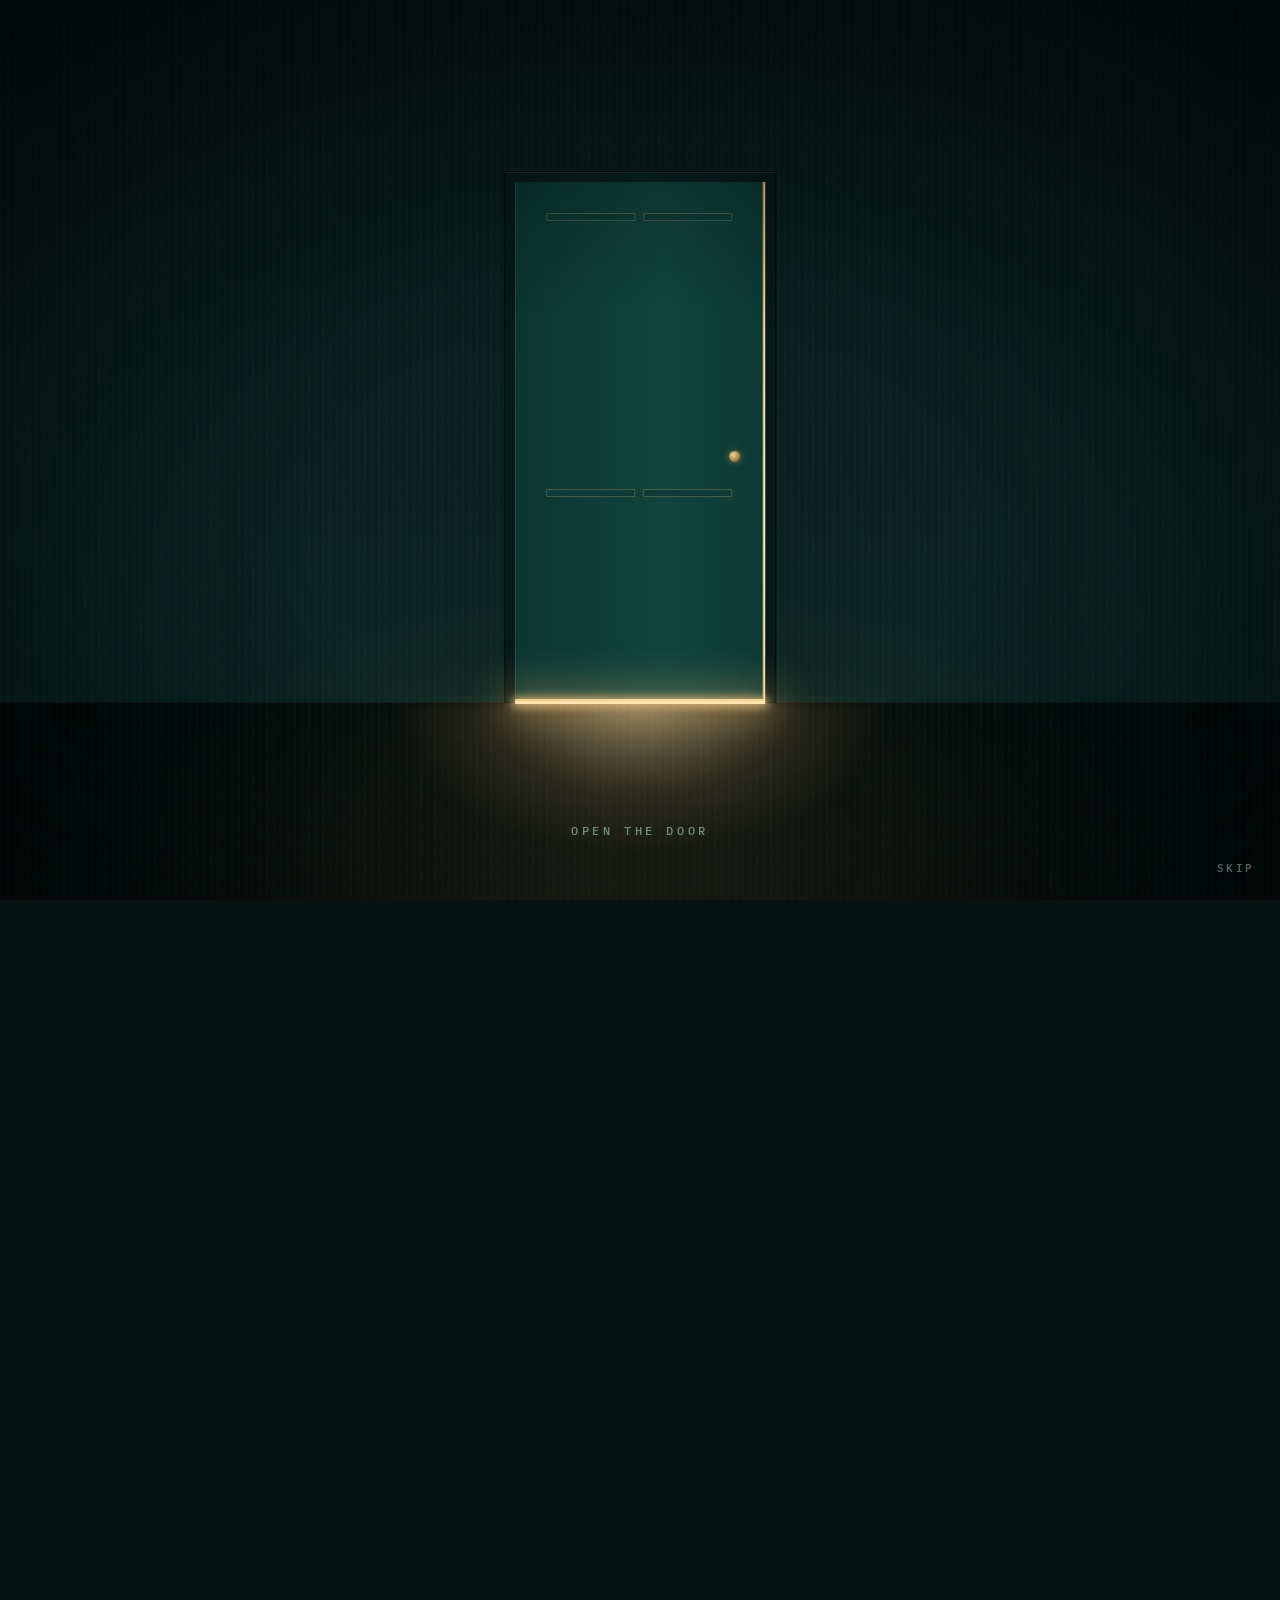
==== preview/index.html @ e8f1b080 "Publish site: holding page, /preview/, custom domain Co-Authored-By: Claude Opus 5.5 <noreply@anthro" ====
<!doctype html>
<html lang="en">
<head>
<meta charset="utf-8">
<meta name="robots" content="noindex">
<meta name="viewport" content="width=device-width, initial-scale=1, viewport-fit=cover">
<title>Behind the Door</title>
<meta name="description" content="Behind the Door is an immersive theatre company in Houston, Texas, founded by Allen Otto and Chaney Moore.">
<meta name="theme-color" content="#051412">
<script>document.documentElement.classList.add("js");</script>
<link rel="preconnect" href="https://fonts.googleapis.com">
<link rel="preconnect" href="https://fonts.gstatic.com" crossorigin>
<link rel="stylesheet" href="https://fonts.googleapis.com/css2?family=Gloock&family=Work+Sans:wght@400;500&family=IBM+Plex+Mono:wght@400;500&display=swap">
<link rel="stylesheet" href="../assets/site.css">
</head>
<body>

<!-- ===== Splash: the door ===== -->
<div id="splash" class="splash" hidden>
  <div class="sp-scene">
    <div class="sp-floorglow" aria-hidden="true"></div>
    <div class="sp-unit">
      <div class="sp-frame">
        <div class="sp-opening" aria-hidden="true"></div>
        <div class="sp-halo" aria-hidden="true"></div>
        <button type="button" class="sp-leaf" id="sp-leaf" aria-label="Open the door and enter Behind the Door">
          <i></i><i></i><i></i><i></i><b></b>
        </button>
      </div>
    </div>
    <div class="sp-rays" aria-hidden="true"></div>
    <div class="sp-bloom" aria-hidden="true"></div>
    <div class="sp-dust" aria-hidden="true"><span></span><span></span><span></span><span></span><span></span><span></span><span></span><span></span><span></span><span></span><span></span><span></span><span></span><span></span><span></span><span></span></div>
  </div>
  <div class="sp-flood" aria-hidden="true"></div>
  <p class="sp-hint" aria-hidden="true">Open the door</p>
  <a class="sp-skip" href="#top" id="sp-skip">Skip</a>
</div>

<!-- ===== Home ===== -->
<div id="home" class="home">
  <header class="site-head" id="top">
    <div class="wrap head-row">
      <a class="wordmark" href="#top" aria-label="Behind the Door, home">Behind the D<svg viewBox="0 0 24 24" aria-hidden="true"><circle cx="12" cy="12" r="10.5" fill="none" stroke="currentColor" stroke-width="2.2"/><circle cx="12" cy="9.6" r="2.6" fill="#c6a25a"/><path d="M10.6 11 L9.6 17 H14.4 L13.4 11 Z" fill="#c6a25a"/></svg>or</a>
      <nav aria-label="Main">
        <ul>
          <li><a href="#about">About</a></li>
          <li><a href="#work">Our work</a></li>
          <li><a href="#founders">Founders</a></li>
          <li><a href="#list">The list</a></li>
        </ul>
      </nav>
    </div>
  </header>

  <main>
    <section class="hero">
      <div class="wrap hero-inner">
        <span class="label">Immersive theatre · Houston, TX</span>
        <h1>Small rooms.<br>Real choices.</h1>
        <p class="lede">Allen Otto and Chaney Moore make shows for a handful of guests at a time. Join the list and we'll tell you when the next one opens.</p>
        <form class="signup" data-signup>
          <label class="sr" for="hero-email">Email address</label>
          <input id="hero-email" type="email" name="email" placeholder="you@example.com" autocomplete="email" required>
          <button type="submit">Join the list</button>
          <p class="signup-note" role="status" aria-live="polite"></p>
        </form>
      </div>
    </section>

    <section class="about" id="about" aria-labelledby="about-h">
      <div class="wrap about-grid">
        <div>
          <span class="label">About</span>
          <h2 id="about-h" class="statement">No stage. No rows of seats. Just real people in a room making choices.</h2>
        </div>
        <div class="about-copy">
          <p>Behind the Door makes theatre that is small, human and personal. From the moment you walk in, you are not watching something happen. You are part of it.</p>
          <p>Our actors don't monologue. They converse, they listen, and they push. Each show is built around a choice that only you can make, and it stays with you after you leave.</p>
          <dl class="tenets">
            <div><dt>Intimacy</dt><dd>A few guests at a time, often one on one with an actor.</dd></div>
            <div><dt>Agency</dt><dd>The story can't move without you, and your choices carry weight.</dd></div>
            <div><dt>Reflection</dt><dd>Shows about how we connect, and what ties us to each other.</dd></div>
          </dl>
        </div>
      </div>
    </section>

    <section class="work" id="work" aria-labelledby="work-h">
      <div class="wrap">
        <span class="label">Our work</span>
        <h2 id="work-h">Behind the Door originals</h2>
        <ul class="tickets">
          <li class="ticket">
            <span class="no">Admit two · Nº 0001</span>
            <h3>String Theory</h3>
            <p>Two guests are split up in a tailor shop just off-center from reality. At the end, a red string: tie it or cut it.</p>
            <span class="row"><span>In development</span><span>Houston</span></span>
          </li>
          <li class="ticket">
            <span class="no">Admit one · Nº 0002</span>
            <h3>The Archive</h3>
            <p>Pick up an analog phone and hear the stories strangers left behind, or leave one of your own.</p>
            <span class="row"><span>Voidspace Live</span><span>London · 2026</span></span>
          </li>
          <li class="ticket">
            <span class="no">Admit eight · Nº 0003</span>
            <h3>WKRV: Stay Tuned</h3>
            <p>A tour of a 1987 TV set, where a late-night talk show is still waiting for its guest.</p>
            <span class="row"><span>In development</span><span>For 8 guests</span></span>
          </li>
        </ul>

        <div class="collab">
          <h3>With Strange Bird Immersive</h3>
          <p class="credit">Allen and Chaney are Assistant Producers at Strange Bird Immersive, Houston's immersive theatre and escape room company, where Chaney is also Cast Manager. These are Strange Bird productions.</p>
          <ul class="collab-list">
            <li><span class="t">Death Defying</span><span class="d">Helped create the production with the Strange Bird team</span></li>
            <li><span class="t">The Man From Beyond 2</span><span class="d">Co-created a one-night private immersive event for fellow creators · 2024</span></li>
            <li><span class="t">On stage</span><span class="d">Allen has performed in more than 300 shows, including The Man From Beyond and The Endings. Chaney has hosted more than 400 as Madame Daphne.</span></li>
          </ul>
        </div>
      </div>
    </section>

    <section class="founders" id="founders" aria-labelledby="founders-h">
      <div class="wrap">
        <span class="label">Founders</span>
        <h2 id="founders-h">Allen Otto &amp; Chaney Moore</h2>
        <div class="people">
          <article class="person">
            <div class="portrait" role="img" aria-label="Photo of Allen Otto coming soon"><span>AO</span></div>
            <div>
              <h3>Allen Otto</h3>
              <p class="role">Co-founder · Director, performer, educator</p>
              <p>Allen has worked in performance since 1999 as a musician, actor, director and coach, and serves as a UIL One-Act Play State Adjudicator. He has taught acting and performance across the United States, Canada, Europe and Australia. He is also a trial attorney, Board Certified in Juvenile Law, who trains lawyers nationwide in courtroom storytelling. Since 2022 he has performed in more than 300 shows with Strange Bird Immersive.</p>
            </div>
          </article>
          <article class="person">
            <div class="portrait" role="img" aria-label="Photo of Chaney Moore coming soon"><span>CM</span></div>
            <div>
              <h3>Chaney Moore</h3>
              <p class="role">Co-founder · Actor, director, voice artist</p>
              <p>Chaney has been part of Houston's professional theatre scene for nearly two decades and won Broadway World's Best Supporting Actor award. She anchored the Miss Bennet: Christmas at Pemberley trilogy from 2017 to 2025, has voiced characters in more than 60 shows, and has hosted over 400 performances as Madame Daphne with Strange Bird Immersive.</p>
            </div>
          </article>
        </div>
      </div>
    </section>

    <section class="list-band" id="list" aria-labelledby="list-h">
      <div class="wrap list-inner">
        <div>
          <h2 id="list-h">Be the first to know.</h2>
          <p>News of new shows, first, and not often.</p>
        </div>
        <form class="signup" data-signup>
          <label class="sr" for="list-email">Email address</label>
          <input id="list-email" type="email" name="email" placeholder="you@example.com" autocomplete="email" required>
          <button type="submit">Join the list</button>
          <p class="signup-note" role="status" aria-live="polite"></p>
        </form>
      </div>
    </section>
  </main>

  <footer class="site-foot">
    <div class="wrap foot-row">
      <span>© <span data-year>2026</span> Behind the Door, LLC · Houston, Texas</span>
      <span class="foot-links"><a href="#" id="replay-door">Open the door again</a><a href="mailto:customerservice@behindthedoorimmersive.com">customerservice@behindthedoorimmersive.com</a><a href="https://www.instagram.com/behindthedoorimmersive/" rel="me noopener" target="_blank">Instagram</a></span>
    </div>
  </footer>
</div>

<script src="../assets/site.js"></script>
</body>
</html>
---- assets/site.css ----
/* Behind the Door — site styles. Direction D: light under the door, phthalo and brass. */
:root {
  color-scheme: dark;
  --night: #051412;
  --hall: #0a2522;
  --door: #11443e;
  --cream: #ece3cf;
  --brass: #c6a25a;
  --lamp: #f2c070;
  --glow: #ffe3ae;
  --mist: #82a49d;
  --body: #c4bca9;
  --line: #1d4a44;
  --display: "Gloock", Georgia, serif;
  --text: "Work Sans", system-ui, sans-serif;
  --mono: "IBM Plex Mono", ui-monospace, monospace;
}
* { box-sizing: border-box; }
html { scroll-behavior: smooth; }
body { margin: 0; background: var(--night); color: var(--cream); font: 17px/1.6 var(--text); -webkit-font-smoothing: antialiased; }
body.splash-on { overflow: hidden; }
a { color: inherit; }
h1, h2, h3 { font-family: var(--display); font-weight: 400; text-wrap: balance; margin: 0; }
p { margin: 0; }
.wrap { max-width: 1160px; margin: 0 auto; padding-left: max(20px, env(safe-area-inset-left, 0px)); padding-right: max(20px, env(safe-area-inset-right, 0px)); }
.sr { position: absolute; width: 1px; height: 1px; overflow: hidden; clip: rect(0 0 0 0); white-space: nowrap; }
.label { font: 500 12px/1 var(--mono); letter-spacing: .14em; text-transform: uppercase; color: var(--brass); }
:focus-visible { outline: 2px solid var(--lamp); outline-offset: 3px; }

/* ===================== Splash ===================== */
/* One timeline drives everything: --a is the door angle (degrees, negative = toward the viewer),
   --f is how much light gets through (0-1), --q is the final flood (0-1). site.js sets them each frame. */
@property --a { syntax: "<number>"; inherits: true; initial-value: 0; }
@property --f { syntax: "<number>"; inherits: true; initial-value: 0; }
@property --q { syntax: "<number>"; inherits: true; initial-value: 0; }
.splash {
  --dh: min(60vh, 520px, 118vw);
  --dw: calc(var(--dh) * .48);
  --floor: 22%;
  --door-cy: calc(100% - var(--floor) - var(--dh) / 2);
  --a: 0; --f: 0; --q: 0;
  position: fixed; inset: 0; z-index: 50; overflow: hidden; cursor: pointer;
  background: var(--night);
  transition: opacity 1.6s ease, --a .9s cubic-bezier(.3, .1, .3, 1), --f .9s ease;
}
html:not(.js) .splash { display: none; }
/* before the click: hovering eases the door open a crack */
.splash:not(.is-opening):has(.sp-unit:hover), .splash:not(.is-opening):has(.sp-leaf:focus-visible) { --a: -8; --f: .07; }
.splash.is-opening { transition: opacity 1.6s ease; cursor: default; }

.sp-scene {
  position: absolute; inset: 0;
  background:
    radial-gradient(70% 60% at 50% 100%, rgba(242,192,112,.10), transparent 60%),
    repeating-linear-gradient(90deg, rgba(255,255,255,.014) 0 2px, transparent 2px 7px),
    linear-gradient(180deg, #071c1a 0%, var(--hall) calc(100% - var(--floor)), #030b0a calc(100% - var(--floor) + 1px), #050f0e 100%);
  transform-origin: 50% var(--door-cy);
  transform: scale(calc(1 + var(--q) * var(--q) * 1.8));
}
.sp-scene::after { content: ""; position: absolute; inset: 0; pointer-events: none; z-index: 6; background: radial-gradient(75% 75% at 50% 60%, transparent 35%, rgba(0,0,0,calc(.7 - var(--f) * .45)) 100%); }

/* soft pool of light on the floor: a faint glow from the gap at rest, widening as the door opens */
.sp-floorglow {
  position: absolute; left: 50%; bottom: 0; height: var(--floor);
  width: calc(var(--dw) * (2.6 + var(--f) * 4));
  transform: translateX(-50%);
  background: radial-gradient(ellipse 50% 100% at 50% 0%, rgba(255,222,165,calc(.5 + var(--f) * .4)), rgba(242,192,112,calc(.12 + var(--f) * .2)) 45%, transparent 78%);
  filter: blur(6px);
  animation: flicker 7s infinite;
}

.sp-unit { position: absolute; left: 50%; bottom: var(--floor); width: var(--dw); height: var(--dh); transform: translateX(-50%); z-index: 5; }
.sp-frame { position: absolute; inset: -10px -10px 0; padding: 10px 10px 0; background: linear-gradient(90deg, #061a18, #0a2421 50%, #061a18); box-shadow: inset 0 1px 0 #0f302c, 0 0 0 1px #030807; perspective: 900px; perspective-origin: 50% 55%; }
/* the light on the other side of the door */
.sp-opening { position: absolute; inset: 10px 10px 0; background: radial-gradient(130% 90% at 60% 65%, #fffaf0 0%, #ffe8bd 30%, #f6c879 62%, #dc9a4c 100%); }

/* halo: a blurred copy of the light that bleeds over the frame edges as the door opens */
.sp-halo { position: absolute; inset: 10px 10px 0; pointer-events: none;
  background: radial-gradient(closest-side, #fffaf0, #ffe3ae 60%, rgba(242,192,112,.6));
  filter: blur(calc(6px + var(--f) * 26px));
  opacity: calc(var(--f) * .95);
  transform: scale(calc(1 + var(--f) * .18 + var(--q) * 1.4));
  mix-blend-mode: screen; }
/* the door leaf: 2px short on the latch side and 3px short at the bottom, so light leaks through.
   Hinged on the left; a negative angle swings it toward the viewer. */
.sp-leaf {
  position: absolute; left: 10px; top: 10px; width: calc(100% - 22px); height: calc(100% - 13px);
  appearance: none; border: 0; padding: 13% 13% 18%; margin: 0; cursor: pointer;
  background: linear-gradient(90deg, #0c3632 0%, #11443e 60%, #0d3934 100%);
  display: grid; grid-template-rows: 1.5fr 1fr; grid-template-columns: 1fr 1fr; gap: 9%;
  transform-origin: left center;
  transform: rotateY(calc(var(--a) * 1deg));
  filter: brightness(calc(1 - var(--f) * .6));
  z-index: 1;
  box-shadow: inset -1px 0 0 rgba(255,227,174,.25);
}
.sp-leaf i { display: block; background: linear-gradient(160deg, #12463f, #0a2f2b); box-shadow: inset 1px 1px 0 #1a574f, inset -1px -1px 0 #04110f, 0 0 0 3px #0e3a35, 0 0 0 4px rgba(198,162,90,.30); }
.sp-leaf b { position: absolute; right: 9%; top: 52%; width: 11px; height: 11px; border-radius: 50%; background: radial-gradient(circle at 35% 35%, #f0d79c, #a8823f 60%, #3b2a14); box-shadow: 0 0 6px rgba(242,192,112,.45); }
.sp-leaf:focus-visible { outline-offset: 6px; }
/* the bright line under the door */
.sp-unit::after { content: ""; position: absolute; left: 0; right: 0; bottom: -2px; height: 3px; background: var(--glow); box-shadow: 0 0 10px 3px rgba(255,210,140,.85), 0 0 40px 12px rgba(242,192,112,.4); animation: flicker 7s infinite; }

/* radiance: a soft bloom and slow, uneven beams pouring out of the doorway toward the viewer */
.sp-bloom, .sp-rays { position: absolute; left: 50%; top: var(--door-cy); pointer-events: none; mix-blend-mode: screen; z-index: 3; }
.sp-bloom {
  width: calc(var(--dw) * 3.4); height: calc(var(--dh) * 1.9);
  transform: translate(-42%, -50%) scale(calc(.6 + var(--f) * .6 + var(--q) * 9));
  background: radial-gradient(closest-side, rgba(255,244,215,.95), rgba(255,220,160,.55) 30%, rgba(242,192,112,.18) 62%, transparent);
  opacity: calc(var(--f) * 1.1);
  filter: blur(8px);
}
.sp-rays {
  width: 260vmax; height: 260vmax;
  transform: translate(-48%, -50%) rotate(calc(var(--f) * 6deg)) scale(calc(.6 + var(--f) * .5));
  background: conic-gradient(from 0deg,
    transparent 0deg, rgba(255,226,170,.16) 4deg, transparent 9deg, transparent 21deg, rgba(255,226,170,.10) 25deg, transparent 31deg,
    rgba(255,226,170,.20) 38deg, transparent 44deg, transparent 58deg, rgba(255,226,170,.12) 63deg, transparent 70deg,
    rgba(255,226,170,.17) 82deg, transparent 89deg, transparent 101deg, rgba(255,226,170,.09) 108deg, transparent 113deg,
    rgba(255,226,170,.19) 126deg, transparent 133deg, transparent 148deg, rgba(255,226,170,.13) 154deg, transparent 160deg,
    rgba(255,226,170,.18) 171deg, transparent 178deg, transparent 192deg, rgba(255,226,170,.11) 199deg, transparent 205deg,
    rgba(255,226,170,.20) 216deg, transparent 223deg, transparent 236deg, rgba(255,226,170,.10) 242deg, transparent 249deg,
    rgba(255,226,170,.16) 262deg, transparent 268deg, transparent 281deg, rgba(255,226,170,.14) 288deg, transparent 294deg,
    rgba(255,226,170,.19) 306deg, transparent 313deg, transparent 328deg, rgba(255,226,170,.12) 335deg, transparent 343deg, transparent 360deg);
  -webkit-mask: radial-gradient(circle, #000 0, rgba(0,0,0,.6) 6%, transparent 22%);
  mask: radial-gradient(circle, #000 0, rgba(0,0,0,.6) 6%, transparent 22%);
  filter: blur(10px);
  opacity: calc(var(--f) * .9);
}

/* dust: only visible where light catches it. At rest that is the floor glow in front of the door;
   as the door opens and light fills the air, the lit area rises to the top of the doorway. */
.sp-dust {
  position: absolute; left: 50%; bottom: 0; z-index: 4; pointer-events: none;
  width: calc(var(--dw) * (2.2 + var(--f) * 1.4));
  height: calc(var(--floor) + var(--f) * var(--dh) * 1.05);
  transform: translateX(-50%);
  overflow: hidden;
  -webkit-mask: radial-gradient(ellipse 50% 100% at 50% 100%, #000 50%, transparent 100%);
  mask: radial-gradient(ellipse 50% 100% at 50% 100%, #000 50%, transparent 100%);
  opacity: calc(.75 + var(--f) * .25);
}
.sp-dust span { position: absolute; bottom: -6px; width: 3px; height: 3px; border-radius: 50%; background: var(--glow); box-shadow: 0 0 6px 1px rgba(255,214,150,.75); opacity: 0; animation: dust 10s linear infinite; }
.sp-dust span:nth-child(1)  { left: 20%; animation-delay: 0s; }
.sp-dust span:nth-child(2)  { left: 36%; animation-delay: 1.3s; width: 2px; height: 2px; }
.sp-dust span:nth-child(3)  { left: 55%; animation-delay: 2.4s; }
.sp-dust span:nth-child(4)  { left: 71%; animation-delay: 3.6s; width: 2px; height: 2px; }
.sp-dust span:nth-child(5)  { left: 29%; animation-delay: 4.7s; width: 4px; height: 4px; filter: blur(1px); }
.sp-dust span:nth-child(6)  { left: 63%; animation-delay: 5.9s; }
.sp-dust span:nth-child(7)  { left: 46%; animation-delay: 7.0s; width: 2px; height: 2px; }
.sp-dust span:nth-child(8)  { left: 80%; animation-delay: 8.2s; width: 4px; height: 4px; filter: blur(1px); }
.sp-dust span:nth-child(9)  { left: 12%; animation-delay: 9.3s; width: 2px; height: 2px; }
.sp-dust span:nth-child(10) { left: 51%; animation-delay: 4.1s; }
.sp-dust span:nth-child(11) { left: 41%; animation-delay: .6s; width: 2px; height: 2px; }
.sp-dust span:nth-child(12) { left: 67%; animation-delay: 6.5s; }
.sp-dust span:nth-child(13) { left: 24%; animation-delay: 3.0s; width: 2px; height: 2px; }
.sp-dust span:nth-child(14) { left: 58%; animation-delay: 8.8s; width: 3px; height: 3px; }
.sp-dust span:nth-child(15) { left: 75%; animation-delay: 1.9s; width: 2px; height: 2px; }
.sp-dust span:nth-child(16) { left: 33%; animation-delay: 7.6s; }

/* the light takes over the screen */
.sp-flood {
  position: absolute; inset: 0; pointer-events: none; z-index: 8;
  background: radial-gradient(circle at 50% var(--door-cy), #fffbf2 0%, #fff1d6 45%, #ffe6b8 100%);
  opacity: calc(var(--q) * var(--q) * 1.15);
}

.sp-hint { position: absolute; left: 0; right: 0; bottom: max(7%, env(safe-area-inset-bottom, 0px)); z-index: 9; text-align: center; font: 500 12px/1 var(--mono); letter-spacing: .3em; text-transform: uppercase; color: var(--mist); opacity: 0; animation: hint 1.2s ease 2.2s forwards; pointer-events: none; }
.sp-skip { position: absolute; z-index: 9; right: max(18px, env(safe-area-inset-right, 0px)); bottom: max(18px, env(safe-area-inset-bottom, 0px)); font: 500 11px/1 var(--mono); letter-spacing: .2em; text-transform: uppercase; color: #4f6f69; text-decoration: none; padding: 8px; transition: color .2s, opacity .4s; }
.sp-skip:hover { color: var(--mist); }
.splash.is-opening .sp-hint, .splash.is-opening .sp-skip { opacity: 0; animation: none; }
.splash.is-done { opacity: 0; pointer-events: none; }

@keyframes flicker { 0%, 100% { opacity: 1; } 47% { opacity: 1; } 48% { opacity: .62; } 49.5% { opacity: .95; } 51% { opacity: .7; } 52% { opacity: 1; } 76% { opacity: .9; } }
@keyframes dust { 0% { opacity: 0; transform: translate(0, 0); } 12% { opacity: .95; } 70% { opacity: .7; } 100% { opacity: 0; transform: translate(16px, -300px); } }
@keyframes hint { from { opacity: 0; } to { opacity: .85; } }

/* ===================== Home ===================== */
.home { opacity: 1; }
body.splash-on .home { opacity: 0; }
body.arriving .home { animation: arrive 2.2s ease both; }
@keyframes arrive { from { opacity: 0; transform: scale(1.03); filter: blur(4px); } to { opacity: 1; transform: none; filter: none; } }

.site-head { position: absolute; top: 0; left: 0; right: 0; z-index: 5; padding-top: env(safe-area-inset-top, 0px); }
.head-row { display: flex; align-items: center; justify-content: space-between; gap: 20px; padding-block: 24px; flex-wrap: wrap; }
.wordmark { font: 400 22px/1 var(--display); letter-spacing: .06em; text-transform: uppercase; color: var(--cream); text-decoration: none; display: inline-flex; align-items: center; position: relative; padding-bottom: 10px; white-space: nowrap; }
.wordmark svg { width: .78em; height: .78em; margin: 0 .02em; }
.wordmark::after { content: ""; position: absolute; left: 6%; right: 6%; bottom: 0; height: 1.5px; background: linear-gradient(90deg, transparent, var(--lamp) 25%, var(--glow) 50%, var(--lamp) 75%, transparent); box-shadow: 0 2px 12px rgba(242,192,112,.5); }
.site-head ul { display: flex; flex-wrap: wrap; gap: 8px 28px; list-style: none; margin: 0; padding: 0; }
.site-head nav a { font: 500 12px/1 var(--mono); letter-spacing: .12em; text-transform: uppercase; color: var(--mist); text-decoration: none; }
.site-head nav a:hover { color: var(--cream); }

.hero { position: relative; overflow: hidden; padding-block: calc(env(safe-area-inset-top, 0px) + 170px) 120px;
  background:
    radial-gradient(55% 70% at 85% 0%, rgba(242,192,112,.14), transparent 70%),
    repeating-linear-gradient(90deg, rgba(255,255,255,.014) 0 2px, transparent 2px 7px),
    linear-gradient(180deg, var(--hall), var(--night)); }
.hero::before { content: ""; position: absolute; right: 9%; top: 0; width: min(26vw, 280px); height: 100%; background: linear-gradient(180deg, rgba(255,227,174,.10), transparent 75%); clip-path: polygon(30% 0, 70% 0, 100% 100%, 0 100%); filter: blur(10px); pointer-events: none; }
.hero-inner { position: relative; display: grid; gap: 24px; justify-items: start; }
.hero h1 { font-size: clamp(48px, 8.4vw, 112px); line-height: .98; letter-spacing: -.01em; }
.lede { max-width: 46ch; color: var(--body); font-size: 18px; }

.signup { display: flex; flex-wrap: wrap; gap: 10px; width: min(100%, 480px); }
.signup input { flex: 1 1 220px; min-width: 0; padding: 13px 15px; font: inherit; font-size: 15px; background: rgba(10,42,38,.85); border: 1px solid var(--line); color: var(--cream); border-radius: 0; }
.signup input::placeholder { color: #5f807a; }
.signup button { padding: 13px 20px; background: transparent; color: var(--brass); border: 1px solid var(--brass); font: 500 12px/1 var(--mono); letter-spacing: .12em; text-transform: uppercase; cursor: pointer; border-radius: 0; transition: background .2s, color .2s; }
.signup button:hover { background: var(--brass); color: var(--night); }
.signup-note { flex-basis: 100%; font-size: 14px; color: var(--mist); min-height: 1.4em; }

section h2 { font-size: clamp(34px, 4.6vw, 54px); line-height: 1.05; }
.about, .work, .founders { padding-block: 110px; border-top: 1px solid rgba(29,74,68,.6); }
.about-grid { display: grid; grid-template-columns: minmax(0, 1fr) minmax(0, 1fr); gap: 64px; align-items: start; }
.about-grid .label { display: block; margin-bottom: 20px; }
.statement { font-size: clamp(32px, 4vw, 48px); }
.about-copy { display: grid; gap: 18px; color: var(--body); max-width: 60ch; }
.tenets { display: grid; gap: 18px; margin: 18px 0 0; }
.tenets div { display: grid; grid-template-columns: 130px 1fr; gap: 16px; border-top: 1px solid var(--line); padding-top: 14px; }
.tenets dt { font: 500 12px/1.7 var(--mono); letter-spacing: .14em; text-transform: uppercase; color: var(--brass); }
.tenets dd { margin: 0; }

.work { background: linear-gradient(180deg, var(--night), #071c19); }
.work .label, .founders .label { display: block; margin-bottom: 16px; }
.tickets { list-style: none; padding: 0; margin: 44px 0 0; display: grid; grid-template-columns: repeat(3, minmax(0, 1fr)); gap: 28px; }
.ticket { background: var(--cream); color: #1d221f; padding: 22px 22px 18px; display: grid; gap: 10px; align-content: start; position: relative;
  -webkit-mask: radial-gradient(circle 10px at 0 78%, transparent 98%, #000), radial-gradient(circle 10px at 100% 78%, transparent 98%, #000); -webkit-mask-composite: source-in;
  mask: radial-gradient(circle 10px at 0 78%, transparent 98%, #000), radial-gradient(circle 10px at 100% 78%, transparent 98%, #000); mask-composite: intersect;
  transition: transform .3s ease; }
.ticket:nth-child(1) { transform: rotate(-1.2deg); }
.ticket:nth-child(2) { transform: rotate(.8deg); }
.ticket:nth-child(3) { transform: rotate(-.5deg); }
.ticket:hover { transform: rotate(0) translateY(-4px); }
.ticket .no { font: 500 11px/1 var(--mono); letter-spacing: .12em; text-transform: uppercase; color: #6b5a33; }
.ticket h3 { font-size: 30px; line-height: 1.05; }
.ticket p { font-size: 15px; line-height: 1.5; color: #3c3d37; }
.ticket .row { margin-top: auto; border-top: 1px dashed #9b927e; padding-top: 10px; display: flex; justify-content: space-between; gap: 10px; font: 500 11px/1.3 var(--mono); letter-spacing: .06em; text-transform: uppercase; color: #4c4a42; }

.collab { margin-top: 80px; display: grid; gap: 14px; max-width: 820px; }
.collab h3 { font-size: 28px; }
.credit { color: var(--mist); font-size: 15px; max-width: 64ch; }
.collab-list { list-style: none; margin: 10px 0 0; padding: 0; display: grid; }
.collab-list li { display: grid; grid-template-columns: minmax(0, 260px) minmax(0, 1fr); gap: 20px; padding-block: 14px; border-top: 1px solid var(--line); }
.collab-list .t { font-family: var(--display); font-size: 20px; }
.collab-list .d { color: var(--body); font-size: 15px; }

.people { margin-top: 44px; display: grid; grid-template-columns: repeat(2, minmax(0, 1fr)); gap: 48px; }
.person { display: grid; grid-template-columns: 120px minmax(0, 1fr); gap: 24px; align-items: start; }
.person h3 { font-size: 28px; }
.person .role { font: 500 11px/1.5 var(--mono); letter-spacing: .12em; text-transform: uppercase; color: var(--brass); margin: 6px 0 14px; }
.person p:last-child { color: var(--body); font-size: 16px; }
.portrait { width: 120px; aspect-ratio: 3 / 4; border: 1px solid var(--brass); border-radius: 60px 60px 0 0; border-bottom: 0; display: grid; place-items: center; background: linear-gradient(180deg, var(--door), var(--hall)); position: relative; }
.portrait span { font: 400 26px/1 var(--display); color: var(--cream); opacity: .8; }
.portrait::after { content: ""; position: absolute; left: -6px; right: -6px; bottom: -2px; height: 2px; background: var(--glow); box-shadow: 0 0 8px 2px rgba(255,210,140,.7), 0 10px 26px 6px rgba(242,192,112,.22); }

.list-band { padding-block: 90px; background: linear-gradient(180deg, #0b2a26, var(--hall)); border-top: 1px solid var(--line); position: relative; }
.list-band::before { content: ""; position: absolute; left: 10%; right: 10%; top: -1px; height: 2px; background: linear-gradient(90deg, transparent, var(--lamp) 25%, var(--glow) 50%, var(--lamp) 75%, transparent); box-shadow: 0 0 20px 4px rgba(242,192,112,.4); }
.list-inner { display: grid; grid-template-columns: minmax(0, 1fr) minmax(0, 1fr); gap: 40px; align-items: center; }
.list-inner p { color: var(--body); margin-top: 10px; }

.site-foot { padding-block: 36px calc(36px + env(safe-area-inset-bottom, 0px)); border-top: 1px solid var(--line); font: 400 12px/1.6 var(--mono); letter-spacing: .06em; color: var(--mist); }
.foot-row { display: flex; flex-wrap: wrap; justify-content: space-between; gap: 12px 24px; }
.foot-links { display: flex; flex-wrap: wrap; gap: 20px; }
.placeholder { opacity: .6; }
.foot-links a { color: var(--mist); text-decoration: none; border-bottom: 1px solid var(--line); }
.foot-links a:hover { color: var(--cream); }

@media (max-width: 900px) {
  .about-grid, .list-inner { grid-template-columns: 1fr; gap: 32px; }
  .tickets { grid-template-columns: 1fr; max-width: 460px; }
  .people { grid-template-columns: 1fr; }
}
@media (max-width: 560px) {
  body { font-size: 16px; }
  .site-head ul { gap: 8px 18px; }
  .hero { padding-top: calc(env(safe-area-inset-top, 0px) + 150px); padding-bottom: 80px; }
  .about, .work, .founders { padding-block: 80px; }
  .tenets div { grid-template-columns: 1fr; gap: 4px; }
  .collab-list li { grid-template-columns: 1fr; gap: 4px; }
  .person { grid-template-columns: 1fr; }
  .portrait { width: 96px; }
}
@media (prefers-reduced-motion: reduce) {
  html { scroll-behavior: auto; }
  .sp-dust span, .sp-unit::after, .sp-floorglow, .sp-hint { animation: none; }
  .sp-hint { opacity: .85; }
  .sp-dust span { opacity: .5; }
  .sp-dust span:nth-child(odd) { transform: translateY(-40px); }
  .sp-dust span:nth-child(3n) { transform: translateY(-90px); }
  .splash { transition: opacity 1s ease; }
  body.arriving .home { animation: fade 1s ease both; }
  @keyframes fade { from { opacity: 0; } to { opacity: 1; } }
}

/* Holding page: shown at the domain while the full site is private (website/HOLD exists) */
.hold-main { min-height: 100vh; min-height: 100svh; display: grid; align-items: center;
  background: radial-gradient(60% 50% at 50% 100%, rgba(242,192,112,.10), transparent 70%), linear-gradient(180deg, var(--hall), var(--night)); }
.hold-inner { display: grid; gap: 22px; justify-items: start; padding-block: 80px; }
.hold-inner .wordmark { margin-bottom: 28px; }
.hold h1 { font-size: clamp(44px, 8vw, 96px); line-height: 1; }
.hold-links { display: flex; flex-wrap: wrap; gap: 20px; margin: 8px 0 0; font-size: 15px; }
.hold-links a { color: var(--mist); text-decoration: none; border-bottom: 1px solid var(--line); overflow-wrap: anywhere; }
.hold-links a:hover { color: var(--cream); }
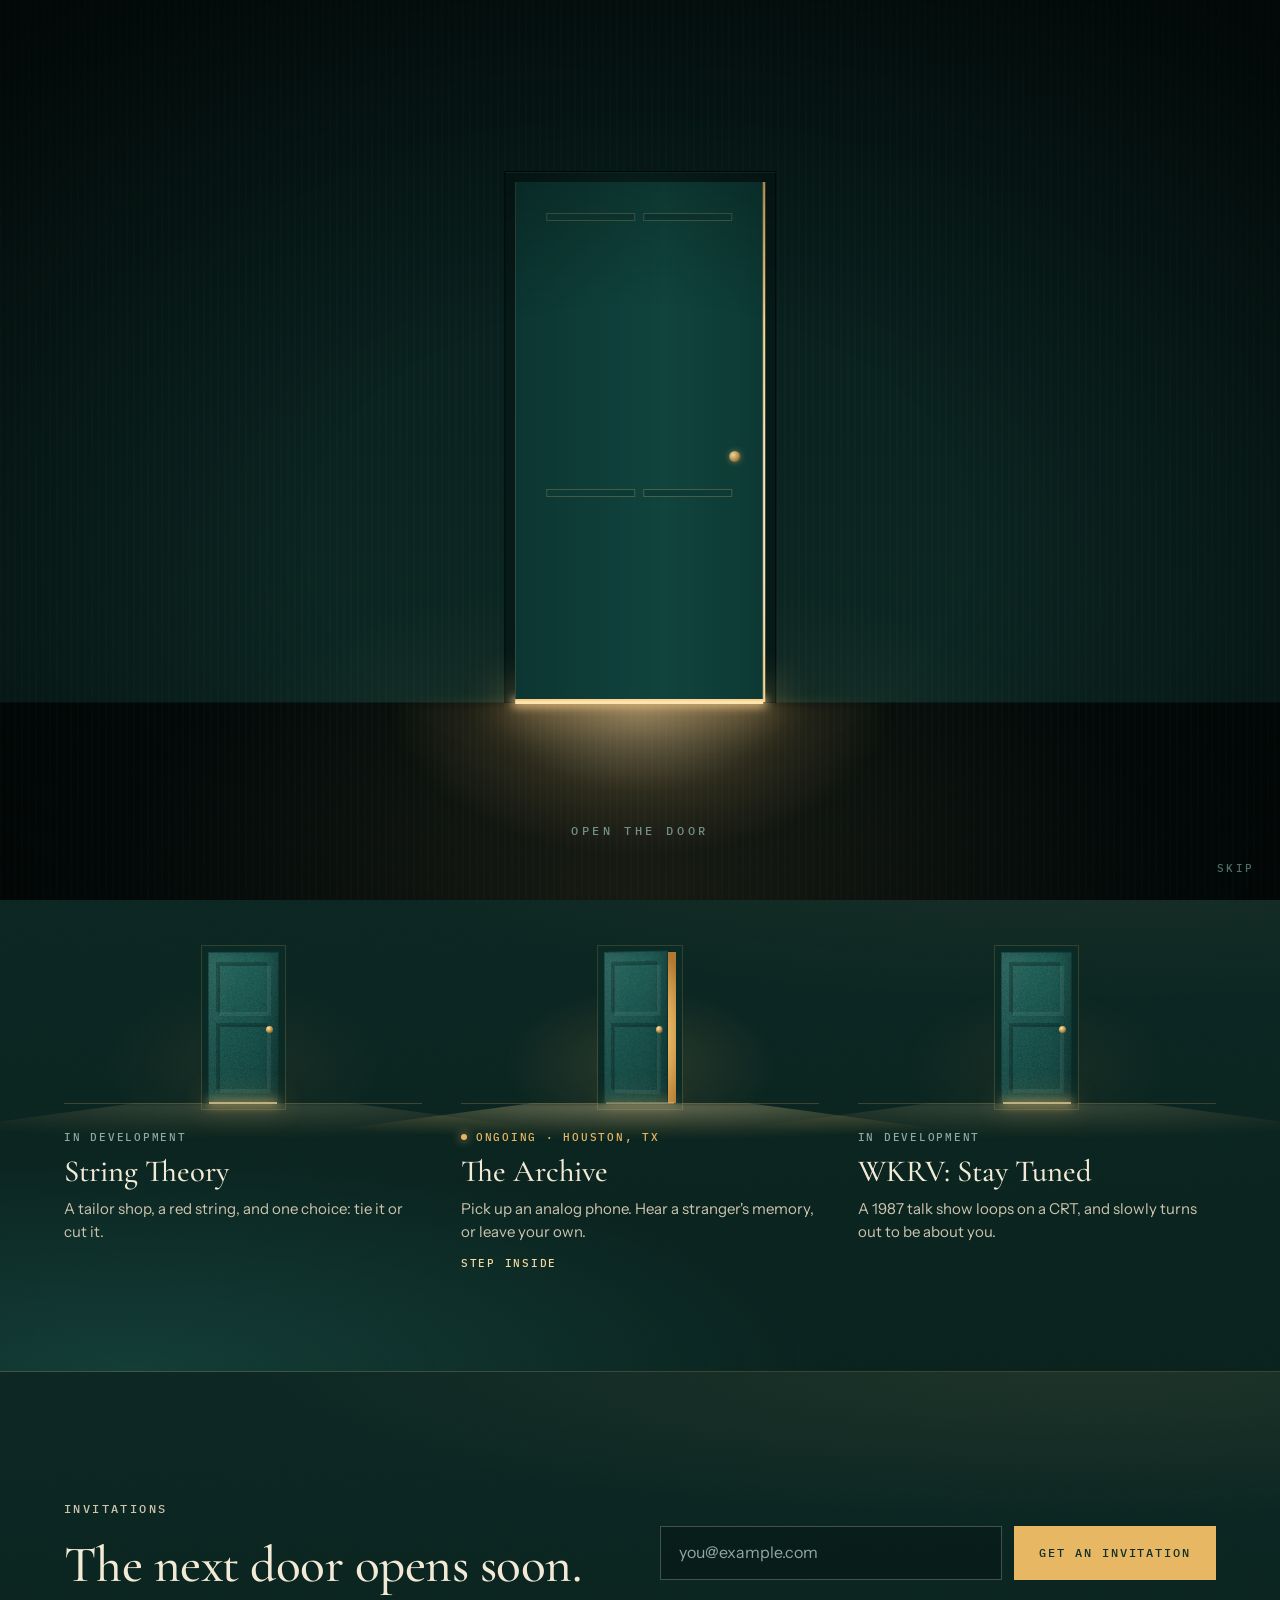
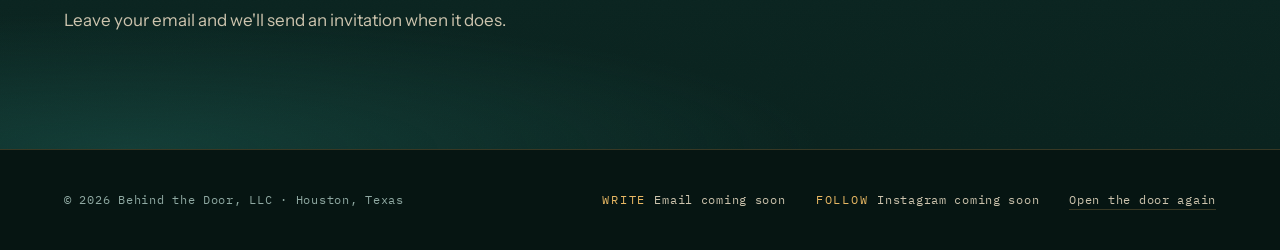
==== commit 5647c1fb: "Publish from aotto3/BTD@8fbb9af: Opening soon page, launch site at /preview/ Co-Authored-By: Claude " ====
--- a/preview/index.html
+++ b/preview/index.html
@@ -4,28 +4,35 @@
 <meta charset="utf-8">
 <meta name="robots" content="noindex">
 <meta name="viewport" content="width=device-width, initial-scale=1, viewport-fit=cover">
-<title>Behind the Door</title>
-<meta name="description" content="Behind the Door is an immersive theatre company in Houston, Texas, founded by Allen Otto and Chaney Moore.">
-<meta name="theme-color" content="#051412">
-<script>document.documentElement.classList.add("js");</script>
+<title>Behind the Door · Immersive theatre in Houston, Texas</title>
+<meta name="description" content="Behind the Door makes small, immersive theatre in Houston, Texas, for a handful of guests at a time. There’s a story behind every door.">
+<meta name="theme-color" content="#0c2723">
+<meta property="og:type" content="website">
+<meta property="og:site_name" content="Behind the Door">
+<meta property="og:title" content="Behind the Door · Immersive theatre in Houston, Texas">
+<meta property="og:description" content="Behind the Door makes small, immersive theatre in Houston, Texas, for a handful of guests at a time. There’s a story behind every door.">
+<meta name="twitter:card" content="summary">
+<link rel="icon" href="assets/favicon.svg" type="image/svg+xml">
+<script>(function(d){var r=d.documentElement;r.classList.add("js","arriving");var s=false;try{s=sessionStorage.getItem("btd-entered")==="1"}catch(e){}if(!s||/[?&]door\b/.test(location.search))r.classList.add("splash-on");})(document);</script>
 <link rel="preconnect" href="https://fonts.googleapis.com">
 <link rel="preconnect" href="https://fonts.gstatic.com" crossorigin>
-<link rel="stylesheet" href="https://fonts.googleapis.com/css2?family=Gloock&family=Work+Sans:wght@400;500&family=IBM+Plex+Mono:wght@400;500&display=swap">
-<link rel="stylesheet" href="../assets/site.css">
+<link rel="stylesheet" href="https://fonts.googleapis.com/css2?family=Cormorant+Garamond:ital,wght@0,400;0,500;0,600;1,400;1,500&family=Instrument+Sans:wght@400;500;600&family=IBM+Plex+Mono:wght@400;500&display=swap">
+<link rel="stylesheet" href="assets/site.css">
+<script type="application/ld+json">{"@context": "https://schema.org", "@type": "PerformingGroup", "name": "Behind the Door", "legalName": "Behind the Door, LLC", "description": "An immersive theatre company in Houston, Texas, making small shows for small audiences.", "foundingLocation": {"@type": "Place", "name": "Houston, Texas"}, "location": {"@type": "Place", "address": {"@type": "PostalAddress", "addressLocality": "Houston", "addressRegion": "TX", "addressCountry": "US"}}, "founder": [{"@type": "Person", "name": "Allen Otto"}, {"@type": "Person", "name": "Chaney Moore"}]}</script>
 </head>
 <body>
+<div class="veil" aria-hidden="true"></div>
 
-<!-- ===== Splash: the door ===== -->
-<div id="splash" class="splash" hidden>
+<!-- The door. Shown once per browser session; light leaks under it and down the latch side. -->
+<div id="splash" class="splash" aria-label="Entrance">
   <div class="sp-scene">
     <div class="sp-floorglow" aria-hidden="true"></div>
     <div class="sp-unit">
       <div class="sp-frame">
         <div class="sp-opening" aria-hidden="true"></div>
         <div class="sp-halo" aria-hidden="true"></div>
-        <button type="button" class="sp-leaf" id="sp-leaf" aria-label="Open the door and enter Behind the Door">
-          <i></i><i></i><i></i><i></i><b></b>
-        </button>
+        <div class="sp-seam" aria-hidden="true"></div>
+        <button type="button" class="sp-leaf" id="sp-leaf" aria-label="Open the door and enter Behind the Door"><i></i><i></i><i></i><i></i><b></b></button>
       </div>
     </div>
     <div class="sp-rays" aria-hidden="true"></div>
@@ -34,144 +41,104 @@
   </div>
   <div class="sp-flood" aria-hidden="true"></div>
   <p class="sp-hint" aria-hidden="true">Open the door</p>
-  <a class="sp-skip" href="#top" id="sp-skip">Skip</a>
+  <a class="sp-skip" href="#main" id="sp-skip">Skip</a>
 </div>
 
-<!-- ===== Home ===== -->
-<div id="home" class="home">
-  <header class="site-head" id="top">
-    <div class="wrap head-row">
-      <a class="wordmark" href="#top" aria-label="Behind the Door, home">Behind the D<svg viewBox="0 0 24 24" aria-hidden="true"><circle cx="12" cy="12" r="10.5" fill="none" stroke="currentColor" stroke-width="2.2"/><circle cx="12" cy="9.6" r="2.6" fill="#c6a25a"/><path d="M10.6 11 L9.6 17 H14.4 L13.4 11 Z" fill="#c6a25a"/></svg>or</a>
-      <nav aria-label="Main">
-        <ul>
-          <li><a href="#about">About</a></li>
-          <li><a href="#work">Our work</a></li>
-          <li><a href="#founders">Founders</a></li>
-          <li><a href="#list">The list</a></li>
-        </ul>
-      </nav>
+<header class="head">
+  <div class="wrap head__in">
+    <a class="wordmark" href="./" aria-label="Behind the Door, home"><span>Behind the D</span><svg class="wordmark__key" viewBox="0 0 20 20" aria-hidden="true"><circle cx="10" cy="10" r="8.6" fill="none" stroke="currentColor" stroke-width="1.3"/><circle cx="10" cy="8.4" r="2.1" fill="currentColor"/><path d="M8.9 9.6h2.2l.7 4.6H8.2z" fill="currentColor"/></svg><span>or</span></a>
+    <nav class="nav" aria-label="Main">
+      <a href="company/">Company</a>
+      <a href="work/">Work</a>
+      <a href="founders/">Founders</a>
+    </nav>
+  </div>
+</header>
+
+<main id="main">
+  <section class="hero hero--home pillar velvet" aria-labelledby="hero-title">
+    <div class="pillar__light" aria-hidden="true">
+      <div class="pillar__wash"></div>
+      <div class="pillar__sliver"></div>
+      <div class="pillar__floor"></div>
+      <canvas class="dust" id="dust"></canvas>
     </div>
-  </header>
+    <div class="wrap hero__in">
+      <p class="label rise" style="--d:0">Immersive theatre · Houston, TX</p>
+      <h1 id="hero-title">
+        <span class="rise" style="--d:1">There’s a story</span>
+        <span class="rise" style="--d:2">behind every door.</span>
+        <em class="rise" style="--d:3">It’s waiting for you to open it.</em>
+      </h1>
+      <div class="hero__actions rise" style="--d:4">
+        <a class="btn btn--gold" href="#invite">Get an invitation</a>
+        <a class="btn btn--line" href="work/">See the work</a>
+      </div>
+    </div>
+  </section>
 
-  <main>
-    <section class="hero">
-      <div class="wrap hero-inner">
-        <span class="label">Immersive theatre · Houston, TX</span>
-        <h1>Small rooms.<br>Real choices.</h1>
-        <p class="lede">Allen Otto and Chaney Moore make shows for a handful of guests at a time. Join the list and we'll tell you when the next one opens.</p>
-        <form class="signup" data-signup>
-          <label class="sr" for="hero-email">Email address</label>
-          <input id="hero-email" type="email" name="email" placeholder="you@example.com" autocomplete="email" required>
-          <button type="submit">Join the list</button>
-          <p class="signup-note" role="status" aria-live="polite"></p>
-        </form>
+  <section class="velvet" aria-labelledby="doors-title" style="padding: clamp(70px, 8vw, 110px) 0">
+    <div class="wrap">
+      <p class="label">Our work</p>
+      <h2 id="doors-title" class="sr">Our shows</h2>
+      <ul class="doors">
+      <li>
+        <div class="choice">
+          <div class="choice__art" aria-hidden="true"><div class="door"><div class="door__beyond"></div><div class="door__leaf"><i class="door__panel door__panel--top"></i><i class="door__panel door__panel--low"></i><b class="door__knob"></b></div><div class="door__gap"></div></div><div class="door__spill"></div></div>
+          <p class="choice__status">In development</p>
+          <h3 class="choice__title">String Theory</h3>
+          <p class="choice__line">A tailor shop, a red string, and one choice: tie it or cut it.</p>
+        </div>
+      </li>
+      <li>
+        <a class="choice choice--open" href="work/the-archive/">
+          <div class="choice__art" aria-hidden="true"><div class="door"><div class="door__beyond"></div><div class="door__leaf"><i class="door__panel door__panel--top"></i><i class="door__panel door__panel--low"></i><b class="door__knob"></b></div><div class="door__gap"></div></div><div class="door__spill"></div></div>
+          <p class="choice__status">Ongoing · Houston, TX</p>
+          <h3 class="choice__title">The Archive</h3>
+          <p class="choice__line">Pick up an analog phone. Hear a stranger's memory, or leave your own.</p>
+          <span class="choice__more">Step inside</span>
+        </a>
+      </li>
+      <li>
+        <div class="choice">
+          <div class="choice__art" aria-hidden="true"><div class="door"><div class="door__beyond"></div><div class="door__leaf"><i class="door__panel door__panel--top"></i><i class="door__panel door__panel--low"></i><b class="door__knob"></b></div><div class="door__gap"></div></div><div class="door__spill"></div></div>
+          <p class="choice__status">In development</p>
+          <h3 class="choice__title">WKRV: Stay Tuned</h3>
+          <p class="choice__line">A 1987 talk show loops on a CRT, and slowly turns out to be about you.</p>
+        </div>
+      </li>
+    </ul>
+    </div>
+  </section>
+
+  <section class="invite velvet" id="invite" aria-labelledby="invite-title">
+    <div class="wrap invite__in">
+      <div>
+        <p class="label">Invitations</p>
+        <h2 id="invite-title">The next door opens soon.</h2>
+        <p>Leave your email and we'll send an invitation when it does.</p>
       </div>
-    </section>
+      <form class="signup" data-signup novalidate>
+        <label class="sr" for="email-invite">Email address</label>
+        <input id="email-invite" name="email" type="email" autocomplete="email" placeholder="you@example.com" required>
+        <button class="btn btn--gold" type="submit">Get an invitation</button>
+        <p class="signup__msg" role="status" aria-live="polite"></p>
+      </form>
+    </div>
+  </section>
 
-    <section class="about" id="about" aria-labelledby="about-h">
-      <div class="wrap about-grid">
-        <div>
-          <span class="label">About</span>
-          <h2 id="about-h" class="statement">No stage. No rows of seats. Just real people in a room making choices.</h2>
-        </div>
-        <div class="about-copy">
-          <p>Behind the Door makes theatre that is small, human and personal. From the moment you walk in, you are not watching something happen. You are part of it.</p>
-          <p>Our actors don't monologue. They converse, they listen, and they push. Each show is built around a choice that only you can make, and it stays with you after you leave.</p>
-          <dl class="tenets">
-            <div><dt>Intimacy</dt><dd>A few guests at a time, often one on one with an actor.</dd></div>
-            <div><dt>Agency</dt><dd>The story can't move without you, and your choices carry weight.</dd></div>
-            <div><dt>Reflection</dt><dd>Shows about how we connect, and what ties us to each other.</dd></div>
-          </dl>
-        </div>
-      </div>
-    </section>
+</main>
 
-    <section class="work" id="work" aria-labelledby="work-h">
-      <div class="wrap">
-        <span class="label">Our work</span>
-        <h2 id="work-h">Behind the Door originals</h2>
-        <ul class="tickets">
-          <li class="ticket">
-            <span class="no">Admit two · Nº 0001</span>
-            <h3>String Theory</h3>
-            <p>Two guests are split up in a tailor shop just off-center from reality. At the end, a red string: tie it or cut it.</p>
-            <span class="row"><span>In development</span><span>Houston</span></span>
-          </li>
-          <li class="ticket">
-            <span class="no">Admit one · Nº 0002</span>
-            <h3>The Archive</h3>
-            <p>Pick up an analog phone and hear the stories strangers left behind, or leave one of your own.</p>
-            <span class="row"><span>Voidspace Live</span><span>London · 2026</span></span>
-          </li>
-          <li class="ticket">
-            <span class="no">Admit eight · Nº 0003</span>
-            <h3>WKRV: Stay Tuned</h3>
-            <p>A tour of a 1987 TV set, where a late-night talk show is still waiting for its guest.</p>
-            <span class="row"><span>In development</span><span>For 8 guests</span></span>
-          </li>
-        </ul>
-
-        <div class="collab">
-          <h3>With Strange Bird Immersive</h3>
-          <p class="credit">Allen and Chaney are Assistant Producers at Strange Bird Immersive, Houston's immersive theatre and escape room company, where Chaney is also Cast Manager. These are Strange Bird productions.</p>
-          <ul class="collab-list">
-            <li><span class="t">Death Defying</span><span class="d">Helped create the production with the Strange Bird team</span></li>
-            <li><span class="t">The Man From Beyond 2</span><span class="d">Co-created a one-night private immersive event for fellow creators · 2024</span></li>
-            <li><span class="t">On stage</span><span class="d">Allen has performed in more than 300 shows, including The Man From Beyond and The Endings. Chaney has hosted more than 400 as Madame Daphne.</span></li>
-          </ul>
-        </div>
-      </div>
-    </section>
-
-    <section class="founders" id="founders" aria-labelledby="founders-h">
-      <div class="wrap">
-        <span class="label">Founders</span>
-        <h2 id="founders-h">Allen Otto &amp; Chaney Moore</h2>
-        <div class="people">
-          <article class="person">
-            <div class="portrait" role="img" aria-label="Photo of Allen Otto coming soon"><span>AO</span></div>
-            <div>
-              <h3>Allen Otto</h3>
-              <p class="role">Co-founder · Director, performer, educator</p>
-              <p>Allen has worked in performance since 1999 as a musician, actor, director and coach, and serves as a UIL One-Act Play State Adjudicator. He has taught acting and performance across the United States, Canada, Europe and Australia. He is also a trial attorney, Board Certified in Juvenile Law, who trains lawyers nationwide in courtroom storytelling. Since 2022 he has performed in more than 300 shows with Strange Bird Immersive.</p>
-            </div>
-          </article>
-          <article class="person">
-            <div class="portrait" role="img" aria-label="Photo of Chaney Moore coming soon"><span>CM</span></div>
-            <div>
-              <h3>Chaney Moore</h3>
-              <p class="role">Co-founder · Actor, director, voice artist</p>
-              <p>Chaney has been part of Houston's professional theatre scene for nearly two decades and won Broadway World's Best Supporting Actor award. She anchored the Miss Bennet: Christmas at Pemberley trilogy from 2017 to 2025, has voiced characters in more than 60 shows, and has hosted over 400 performances as Madame Daphne with Strange Bird Immersive.</p>
-            </div>
-          </article>
-        </div>
-      </div>
-    </section>
-
-    <section class="list-band" id="list" aria-labelledby="list-h">
-      <div class="wrap list-inner">
-        <div>
-          <h2 id="list-h">Be the first to know.</h2>
-          <p>News of new shows, first, and not often.</p>
-        </div>
-        <form class="signup" data-signup>
-          <label class="sr" for="list-email">Email address</label>
-          <input id="list-email" type="email" name="email" placeholder="you@example.com" autocomplete="email" required>
-          <button type="submit">Join the list</button>
-          <p class="signup-note" role="status" aria-live="polite"></p>
-        </form>
-      </div>
-    </section>
-  </main>
-
-  <footer class="site-foot">
-    <div class="wrap foot-row">
-      <span>© <span data-year>2026</span> Behind the Door, LLC · Houston, Texas</span>
-      <span class="foot-links"><a href="#" id="replay-door">Open the door again</a><a href="mailto:customerservice@behindthedoorimmersive.com">customerservice@behindthedoorimmersive.com</a><a href="https://www.instagram.com/behindthedoorimmersive/" rel="me noopener" target="_blank">Instagram</a></span>
-    </div>
-  </footer>
-</div>
-
-<script src="../assets/site.js"></script>
+<footer class="foot">
+  <div class="wrap foot__in">
+    <p class="foot__small">© <span data-year>2026</span> Behind the Door, LLC · Houston, Texas</p>
+    <ul class="foot__links">
+      <li><span class="foot__k">Write</span>Email coming soon</li>
+      <li><span class="foot__k">Follow</span>Instagram coming soon</li>
+      <li><a class="foot__replay" href="./?door" data-replay>Open the door again</a></li>
+    </ul>
+  </div>
+</footer>
+<script src="assets/site.js"></script>
 </body>
 </html>
--- a/preview/assets/site.css
+++ b/preview/assets/site.css
@@ -0,0 +1,376 @@
+/* Behind the Door
+   Scene: just after dusk, a guest stands in a lamplit hallway of green velvet;
+   warm golden light spills from a door left ajar. Colors come from that scene. */
+
+:root {
+  color-scheme: dark;
+  --night: #051412;
+  --deep: #081b18;
+  --hall: #0c2723;
+  --phthalo: #11443e;
+  --gold: #e7b763;
+  --gold-soft: #f6d9a0;
+  --flame: #fff2d6;
+  --glow: #ffe3ae;
+  --brass: #b8914c;
+  --plaster: #f0e5cd;
+  --plaster-2: #e6d7b8;
+  --ink: #10302b;
+  --ink-soft: #3b5650;
+  --cream: #f3ead6;
+  --body: #cdc4ae;
+  --mute: #8fa9a2;
+  --mist: #82a49d;
+  --hair: rgba(231, 183, 99, .22);
+
+  --serif: "Cormorant Garamond", Georgia, serif;
+  --sans: "Instrument Sans", system-ui, -apple-system, sans-serif;
+  --mono: "IBM Plex Mono", ui-monospace, SFMono-Regular, Menlo, monospace;
+
+  --ease: cubic-bezier(.22, .61, .36, 1);
+  --noise: url("data:image/svg+xml,%3Csvg xmlns='http://www.w3.org/2000/svg' width='220' height='220'%3E%3Cfilter id='n'%3E%3CfeTurbulence type='fractalNoise' baseFrequency='.85' numOctaves='3' stitchTiles='stitch'/%3E%3CfeColorMatrix values='0 0 0 0 1 0 0 0 0 1 0 0 0 0 1 0 0 0 .55 0'/%3E%3C/filter%3E%3Crect width='100%25' height='100%25' filter='url(%23n)'/%3E%3C/svg%3E");
+}
+
+* { box-sizing: border-box; }
+html { -webkit-text-size-adjust: 100%; background: var(--hall); }
+body { margin: 0; min-height: 100svh; display: flex; flex-direction: column; background: var(--hall); color: var(--cream);
+  font: 400 17px/1.65 var(--sans); -webkit-font-smoothing: antialiased; overflow-x: hidden;
+  font-variant-numeric: lining-nums; font-feature-settings: "lnum" 1; }
+main { flex: 1 0 auto; }
+html.splash-on body { overflow: hidden; }
+a { color: inherit; }
+img, svg, canvas { display: block; }
+h1, h2, h3 { font-family: var(--serif); font-weight: 500; margin: 0; text-wrap: balance; }
+h1 { font-size: clamp(48px, 7vw, 104px); line-height: .98; letter-spacing: -.018em; }
+h2 { font-size: clamp(36px, 4.6vw, 64px); line-height: 1.04; letter-spacing: -.01em; }
+h3 { font-size: 28px; line-height: 1.12; }
+p { margin: 0; }
+.wrap { width: 100%; max-width: 1200px; margin: 0 auto; padding-left: max(24px, env(safe-area-inset-left)); padding-right: max(24px, env(safe-area-inset-right)); }
+.sr { position: absolute; width: 1px; height: 1px; overflow: hidden; clip: rect(0 0 0 0); white-space: nowrap; }
+:focus-visible { outline: 1.5px solid var(--gold); outline-offset: 4px; }
+
+/* the typewriter voice: labels, navigation, buttons */
+.label { font: 500 12px/1.3 var(--mono); letter-spacing: .2em; text-transform: uppercase; color: var(--gold); margin-bottom: 22px; }
+.label--ink { color: var(--phthalo); }
+.lede { font-size: 19px; line-height: 1.6; color: var(--body); max-width: 52ch; }
+
+/* velvet ground */
+.velvet { position: relative; isolation: isolate; overflow-x: clip; background:
+  radial-gradient(120% 70% at 85% 0%, rgba(231,183,99,.08), transparent 55%),
+  radial-gradient(90% 60% at 10% 100%, rgba(29,93,84,.45), transparent 60%),
+  linear-gradient(180deg, var(--hall), #0a221e); }
+.velvet::before { content: ""; position: absolute; inset: 0; z-index: -1; pointer-events: none;
+  background-image: var(--noise), repeating-linear-gradient(90deg, rgba(255,255,255,.012) 0 1px, transparent 1px 4px);
+  opacity: .07; mix-blend-mode: soft-light; }
+
+/* ---------- Buttons ---------- */
+.btn { display: inline-flex; align-items: center; justify-content: center; font: 500 12px/1 var(--mono); letter-spacing: .16em;
+  text-transform: uppercase; text-decoration: none; padding: 17px 24px; border: 1px solid transparent; cursor: pointer; white-space: nowrap;
+  transition: background-color .5s var(--ease), color .5s var(--ease), border-color .5s var(--ease), box-shadow .5s var(--ease); }
+.btn--gold { background: var(--gold); color: var(--ink); }
+.btn--gold:hover { background: var(--gold-soft); box-shadow: 0 10px 40px -8px rgba(231,183,99,.55); }
+.btn--line { border-color: rgba(243,234,214,.35); color: var(--cream); }
+.btn--line:hover { border-color: var(--gold); color: var(--gold-soft); }
+.btn:disabled { opacity: .55; cursor: default; }
+
+/* ---------- Header ---------- */
+.head { position: absolute; top: 0; left: 0; right: 0; z-index: 30; padding: calc(22px + env(safe-area-inset-top)) 0 22px; }
+.head__in { display: flex; align-items: center; justify-content: space-between; gap: 20px; }
+.wordmark { display: inline-flex; align-items: center; text-decoration: none; color: var(--cream);
+  font: 500 20px/1 var(--serif); letter-spacing: .2em; text-transform: uppercase; white-space: nowrap; }
+.wordmark__key { width: .78em; height: .78em; margin: 0 .04em 0 .02em; color: var(--gold); }
+.nav { display: flex; align-items: center; gap: clamp(18px, 3vw, 36px); }
+.nav a { font: 500 12px/1 var(--mono); letter-spacing: .18em; text-transform: uppercase; text-decoration: none; color: var(--body);
+  padding: 8px 0; border-bottom: 1px solid transparent; transition: color .4s var(--ease), border-color .4s var(--ease); }
+.nav a:hover { color: var(--gold-soft); }
+.nav a[aria-current="page"] { color: var(--gold-soft); border-bottom-color: var(--gold); }
+
+/* ---------- Pillar of light (opening-soon and home backdrop) ---------- */
+.pillar { position: relative; overflow: hidden; }
+.pillar__light { position: absolute; inset: 0; z-index: 0; pointer-events: none; }
+.pillar__sliver { position: absolute; right: 20%; bottom: 16%; width: 7px; height: 62%;
+  background: linear-gradient(180deg, var(--flame), var(--gold-soft) 85%, var(--gold));
+  -webkit-mask: linear-gradient(180deg, transparent, #000 14%); mask: linear-gradient(180deg, transparent, #000 14%);
+  box-shadow: 0 0 22px 6px rgba(246,217,160,.55), 0 0 90px 30px rgba(231,183,99,.22); animation: breathe 7s ease-in-out infinite; }
+.pillar__wash { position: absolute; right: calc(20% - 520px); bottom: calc(16% - 280px); width: 1040px; height: 900px;
+  background: radial-gradient(closest-side, rgba(231,183,99,.22), rgba(231,183,99,.07) 50%, transparent); animation: breathe 7s ease-in-out infinite; }
+.pillar__floor { position: absolute; right: calc(20% - 40px); bottom: 0; width: 70%; height: 16%;
+  clip-path: polygon(calc(100% - 46px) 0, calc(100% - 40px) 0, 100% 100%, 0 100%);
+  background: radial-gradient(90% 140% at 100% 0%, rgba(246,217,160,.30), rgba(231,183,99,.08) 50%, transparent 80%); filter: blur(3px); }
+.pillar::after { content: ""; position: absolute; left: 0; right: 0; bottom: 16%; height: 1px; background: linear-gradient(90deg, transparent, rgba(231,183,99,.15) 60%, transparent); }
+.dust { position: absolute; inset: 0; width: 100%; height: 100%; }
+@keyframes breathe { 0%, 100% { opacity: 1; } 50% { opacity: .82; } }
+
+/* ---------- Hero (opening soon + home) ---------- */
+.hero { min-height: 100svh; display: flex; align-items: center; padding: 140px 0 120px; }
+.hero--home { min-height: 86svh; }
+.hero__in { position: relative; z-index: 1; }
+.hero h1 { margin-bottom: 40px; font-size: clamp(54px, 8.4vw, 132px); line-height: .94; }
+.hero h1 span, .hero h1 em { display: block; }
+.hero h1 em { font-weight: 400; font-size: .42em; line-height: 1.15; letter-spacing: 0; color: var(--gold-soft); margin-top: .5em; }
+.hero__actions { display: flex; flex-wrap: wrap; gap: 14px; }
+.soon { max-width: 600px; }
+.soon .label { margin-bottom: 14px; }
+.soon p { color: var(--body); margin-bottom: 22px; }
+
+/* ---------- Sign-up ---------- */
+.signup { display: flex; flex-wrap: wrap; gap: 12px; max-width: 600px; }
+.signup input { flex: 1 1 250px; min-width: 0; padding: 16px 18px; font: 400 16px/1.2 var(--sans); color: var(--cream);
+  background: rgba(8,27,24,.72); border: 1px solid rgba(243,234,214,.25); border-radius: 0; transition: border-color .5s var(--ease); }
+.signup input::placeholder { color: var(--mute); }
+.signup input:focus { outline: none; border-color: var(--gold); }
+.signup__msg { flex-basis: 100%; min-height: 1.5em; font: italic 400 19px/1.4 var(--serif); color: var(--gold-soft); }
+
+/* ---------- Page entrance (after the splash, or on load) ---------- */
+.rise { opacity: 0; transform: translateY(22px); }
+html.entered .rise { opacity: 1; transform: none; transition: opacity 1.3s var(--ease), transform 1.3s var(--ease); transition-delay: calc(var(--d, 0) * .12s + .1s); }
+
+/* ---------- Page transitions: a short, quiet fade through warm light ---------- */
+.veil { position: fixed; inset: 0; z-index: 90; pointer-events: none; opacity: 0;
+  background: radial-gradient(70% 60% at 50% 55%, rgba(246,217,160,.22), rgba(12,39,35,0) 70%), var(--hall);
+  transition: opacity .45s var(--ease); }
+html.arriving .veil { opacity: 1; transition: none; }
+html.leaving .veil { opacity: 1; transition-duration: .3s; }
+
+/* =====================================================================
+   The door component: --open runs 0 (shut) to 1 (wide).
+   ===================================================================== */
+.door { position: relative; aspect-ratio: .47; perspective: 1400px;
+  box-shadow: 0 0 0 var(--casing, 6px) #0a2a26, 0 0 0 calc(var(--casing, 6px) + 1px) rgba(231,183,99,.18); }
+.door__beyond { position: absolute; inset: 0; background: radial-gradient(90% 70% at 30% 55%, var(--flame), var(--gold-soft) 35%, var(--gold) 65%, #b07a32 100%); }
+.door__leaf { position: absolute; inset: 0; transform-origin: 0 50%; transform: rotateY(calc(var(--open, 0) * -84deg));
+  transition: transform .9s var(--ease);
+  background: var(--noise), linear-gradient(100deg, rgba(255,255,255,.05), transparent 35%, rgba(0,0,0,.18)), linear-gradient(180deg, #17524a, var(--phthalo) 45%, #0e3a35);
+  background-size: 160px, auto, auto; background-blend-mode: soft-light, normal, normal;
+  box-shadow: inset 0 0 0 1px rgba(0,0,0,.25), inset -6px 0 14px rgba(0,0,0,.25); }
+.door__panel { position: absolute; left: 14%; right: 14%;
+  box-shadow: inset 2px 2px 0 rgba(0,0,0,.28), inset -2px -2px 0 rgba(255,255,255,.07), 2px 2px 0 rgba(255,255,255,.06), -2px -2px 0 rgba(0,0,0,.22); }
+.door__panel--top { top: 8%; height: 33%; }
+.door__panel--low { top: 48%; height: 44%; }
+.door__knob { position: absolute; right: 9%; top: 49%; width: 10%; aspect-ratio: 1; border-radius: 50%;
+  background: radial-gradient(circle at 35% 30%, #fbe7b5, #c99d52 45%, #6c4f22 90%); }
+.door__gap { position: absolute; left: 2%; right: 2%; bottom: -1px; height: 2px;
+  background: var(--gold-soft); box-shadow: 0 0 10px 2px rgba(231,183,99,.85), 0 0 30px 6px rgba(231,183,99,.3);
+  opacity: calc(.8 - var(--open, 0) * 1.2); transition: opacity .9s var(--ease); }
+.door__spill { position: absolute; left: 50%; top: 100%; width: 250%; height: 46px; transform: translateX(-50%); pointer-events: none;
+  clip-path: polygon(38% 0, 62% 0, 100% 100%, 0 100%);
+  background: radial-gradient(60% 100% at 50% 0%, rgba(246,217,160,.55), rgba(231,183,99,.16) 55%, transparent 80%);
+  opacity: calc(.3 + var(--open, 0) * 1.3); transition: opacity .9s var(--ease); filter: blur(2px); }
+
+/* ---------- Three doors: compact, side by side ---------- */
+.doors { list-style: none; margin: 0; padding: 0; display: grid; grid-template-columns: repeat(3, 1fr); gap: clamp(14px, 3vw, 40px); }
+.doors > li { display: flex; }
+.choice { --open: .04; display: flex; flex-direction: column; width: 100%; color: inherit; text-decoration: none; }
+.choice--open { --open: .32; }
+.choice__art { position: relative; height: clamp(130px, 17vw, 190px); display: flex; align-items: flex-end; justify-content: center;
+  margin-bottom: 26px; border-bottom: 1px solid var(--hair);
+  background: radial-gradient(55% 60% at 50% 80%, rgba(231,183,99,calc(.05 + var(--open) * .3)), transparent 70%); }
+.choice__art .door { height: 80%; }
+a.choice:hover, a.choice:focus-visible { --open: .62; }
+a.choice:focus-visible { outline: none; }
+a.choice:focus-visible .choice__title { text-decoration: underline; text-decoration-color: var(--gold); text-underline-offset: 6px; }
+.choice.is-entering { --open: 1; }
+.choice__status { font: 500 11px/1.4 var(--mono); letter-spacing: .16em; text-transform: uppercase; color: var(--mute); margin-bottom: 10px; }
+.choice--open .choice__status { color: var(--gold); }
+.choice--open .choice__status::before { content: ""; display: inline-block; width: 6px; height: 6px; border-radius: 50%; background: var(--gold); box-shadow: 0 0 10px var(--gold); margin-right: 9px; vertical-align: 1px; }
+.choice__title { font: 500 clamp(22px, 2.4vw, 32px)/1.1 var(--serif); margin: 0 0 8px; }
+.choice__line { color: var(--body); font-size: 15px; line-height: 1.55; }
+.choice__more { margin-top: 14px; font: 500 11px/1 var(--mono); letter-spacing: .16em; text-transform: uppercase; color: var(--gold-soft); }
+
+/* ---------- Inner pages ---------- */
+.page { padding: clamp(150px, 16vw, 210px) 0 clamp(90px, 10vw, 130px); }
+.page__head { max-width: 820px; margin-bottom: clamp(48px, 6vw, 80px); }
+.page__head .lede { margin-top: 24px; }
+.prose { max-width: 62ch; }
+.prose p { color: var(--body); margin-bottom: 1.1em; }
+.prose p:last-child { margin-bottom: 0; }
+.statement { font: 500 clamp(30px, 3.4vw, 48px)/1.12 var(--serif); letter-spacing: -.01em; max-width: 24ch; margin: 0 0 40px; }
+.statement em { color: var(--gold-soft); font-weight: 400; }
+.split { display: grid; grid-template-columns: 5fr 7fr; gap: clamp(40px, 7vw, 110px); align-items: start; }
+.crumbs { font: 500 11px/1 var(--mono); letter-spacing: .16em; text-transform: uppercase; color: var(--mute); margin-bottom: 28px; }
+.crumbs a { text-decoration: none; color: var(--body); }
+.crumbs a:hover { color: var(--gold-soft); }
+.facts-list { list-style: none; margin: 0; padding: 0; border-top: 1px solid var(--hair); }
+.facts-list li { display: grid; grid-template-columns: 130px 1fr; gap: 20px; padding: 18px 0; border-bottom: 1px solid var(--hair); }
+.facts-list span { font: 500 11px/1.6 var(--mono); letter-spacing: .16em; text-transform: uppercase; color: var(--gold); }
+.facts-list p { color: var(--cream); }
+.show-art { margin: 0; display: flex; justify-content: center; align-items: flex-end; height: 340px; position: relative; --open: .38;
+  background: radial-gradient(50% 55% at 50% 80%, rgba(231,183,99,.28), transparent 70%); border-bottom: 1px solid var(--hair); margin-bottom: 70px; }
+.show-art .door { height: 82%; --casing: 9px; }
+.show-art img { width: 100%; height: 100%; object-fit: cover; }
+.show-art .door__spill { height: 70px; }
+
+/* founders: painted plaster parlor */
+.parlor { position: relative; isolation: isolate; overflow-x: clip; color: var(--ink);
+  background: radial-gradient(60% 50% at 88% 0%, rgba(231,183,99,.30), transparent 70%), linear-gradient(180deg, var(--plaster), var(--plaster-2)); }
+.parlor::before { content: ""; position: absolute; inset: 0; z-index: -1; pointer-events: none; background: var(--noise); background-size: 200px; opacity: .14; mix-blend-mode: multiply; }
+.parlor h1, .parlor h2 { color: var(--ink); }
+.parlor .lede { color: var(--ink-soft); }
+.on-plaster .head .wordmark, .on-plaster .head .nav a { color: var(--ink); }
+.on-plaster .head .nav a[aria-current="page"] { color: var(--phthalo); border-bottom-color: var(--phthalo); }
+.on-plaster .head .wordmark__key { color: var(--brass); }
+.people { display: grid; grid-template-columns: 1fr 1fr; gap: clamp(40px, 6vw, 90px); }
+.person { display: grid; grid-template-columns: 180px 1fr; gap: 34px; align-items: start; }
+.portrait { position: relative; aspect-ratio: 4 / 5.4; border-radius: 999px 999px 4px 4px; overflow: hidden; display: grid; place-items: center;
+  background: radial-gradient(70% 50% at 50% 95%, rgba(231,183,99,.35), transparent 70%), var(--noise), linear-gradient(180deg, #17524a, var(--phthalo) 50%, #0b302b);
+  background-size: auto, 160px, auto; background-blend-mode: normal, soft-light, normal;
+  box-shadow: 0 0 0 1px rgba(17,68,62,.4), 0 0 0 7px var(--plaster), 0 0 0 8px rgba(184,145,76,.5), 0 24px 50px -24px rgba(16,48,43,.6); }
+.portrait span { font: italic 400 50px/1 var(--serif); color: var(--gold-soft); }
+.person h2 { font-size: 40px; color: var(--phthalo); margin-bottom: 8px; }
+.person__role { font: 500 11px/1.5 var(--mono); letter-spacing: .16em; text-transform: uppercase; color: var(--brass); margin-bottom: 18px; }
+.person p:last-child { color: var(--ink-soft); font-size: 16px; }
+
+/* ---------- Invitation band + footer ---------- */
+.invite { padding: clamp(80px, 9vw, 120px) 0; border-top: 1px solid var(--hair); }
+.invite__in { display: grid; grid-template-columns: 1fr 1fr; gap: 40px; align-items: end; }
+.invite h2 { font-size: clamp(34px, 4vw, 56px); }
+.invite p { color: var(--body); margin-top: 14px; }
+.foot { background: #061512; border-top: 1px solid var(--hair); padding: 40px 0 calc(40px + env(safe-area-inset-bottom)); }
+.foot__in { display: flex; flex-wrap: wrap; justify-content: space-between; align-items: center; gap: 18px 40px; }
+.foot__small { font: 400 12px/1.6 var(--mono); letter-spacing: .06em; color: var(--mute); }
+.foot__links { list-style: none; margin: 0; padding: 0; display: flex; flex-wrap: wrap; gap: 12px 30px; }
+.foot__links li, .foot__replay { font: 400 12px/1.6 var(--mono); letter-spacing: .06em; color: var(--body); }
+.foot__k { color: var(--gold); text-transform: uppercase; letter-spacing: .16em; margin-right: 8px; }
+.foot__replay { background: none; border: 0; padding: 0 0 2px; cursor: pointer; text-decoration: none; border-bottom: 1px solid var(--hair); transition: color .4s var(--ease), border-color .4s var(--ease); }
+.foot__replay:hover { color: var(--gold-soft); border-color: var(--gold); }
+
+/* ===================== Splash: the door (original, with the seam fixed) ===================== */
+/* --a is the door angle (degrees, negative = toward the viewer), --f is how much light gets
+   through (0-1), --q is the final flood (0-1). site.js sets them each frame. */
+@property --a { syntax: "<number>"; inherits: true; initial-value: 0; }
+@property --f { syntax: "<number>"; inherits: true; initial-value: 0; }
+@property --q { syntax: "<number>"; inherits: true; initial-value: 0; }
+.splash { display: none; }
+html.splash-on .splash { display: block; }
+.splash {
+  --dh: min(60vh, 520px, 118vw);
+  --dw: calc(var(--dh) * .48);
+  --floor: 22%;
+  --door-cy: calc(100% - var(--floor) - var(--dh) / 2);
+  --a: 0; --f: 0; --q: 0;
+  position: fixed; inset: 0; z-index: 100; overflow: hidden; cursor: pointer;
+  background: var(--night);
+  transition: opacity 1.6s ease, --a .9s cubic-bezier(.3, .1, .3, 1), --f .9s ease;
+}
+.splash:not(.is-opening):has(.sp-unit:hover), .splash:not(.is-opening):has(.sp-leaf:focus-visible) { --a: -8; --f: .07; }
+.splash.is-opening { transition: opacity 1.6s ease; cursor: default; }
+.sp-scene { position: absolute; inset: 0;
+  background:
+    radial-gradient(70% 60% at 50% 100%, rgba(242,192,112,.10), transparent 60%),
+    repeating-linear-gradient(90deg, rgba(255,255,255,.014) 0 2px, transparent 2px 7px),
+    linear-gradient(180deg, #071c1a 0%, var(--hall) calc(100% - var(--floor)), #030b0a calc(100% - var(--floor) + 1px), #050f0e 100%);
+  transform-origin: 50% var(--door-cy);
+  transform: scale(calc(1 + var(--q) * var(--q) * 1.8)); }
+.sp-scene::after { content: ""; position: absolute; inset: 0; pointer-events: none; z-index: 6; background: radial-gradient(75% 75% at 50% 60%, transparent 35%, rgba(0,0,0,calc(.7 - var(--f) * .45)) 100%); }
+.sp-floorglow { position: absolute; left: 50%; bottom: 0; height: var(--floor);
+  width: calc(var(--dw) * (2.6 + var(--f) * 4)); transform: translateX(-50%);
+  background: radial-gradient(ellipse 50% 100% at 50% 0%, rgba(255,222,165,calc(.5 + var(--f) * .4)), rgba(242,192,112,calc(.12 + var(--f) * .2)) 45%, transparent 78%);
+  filter: blur(6px); animation: flicker 7s infinite; }
+.sp-unit { position: absolute; left: 50%; bottom: var(--floor); width: var(--dw); height: var(--dh); transform: translateX(-50%); z-index: 5; }
+.sp-frame { position: absolute; inset: -10px -10px 0; padding: 10px 10px 0; background: linear-gradient(90deg, #061a18, #0a2421 50%, #061a18); box-shadow: inset 0 1px 0 #0f302c, 0 0 0 1px #030807; perspective: 900px; perspective-origin: 50% 55%; }
+.sp-opening { position: absolute; inset: 10px 10px 0; background: radial-gradient(130% 90% at 60% 65%, #fffaf0 0%, #ffe8bd 30%, #f6c879 62%, #dc9a4c 100%); }
+.sp-halo { position: absolute; inset: 10px 10px 0; pointer-events: none;
+  background: radial-gradient(closest-side, #fffaf0, #ffe3ae 60%, rgba(242,192,112,.6));
+  filter: blur(calc(6px + var(--f) * 26px)); opacity: calc(var(--f) * .95);
+  transform: scale(calc(1 + var(--f) * .18 + var(--q) * 1.4)); mix-blend-mode: screen; }
+.sp-leaf {
+  position: absolute; left: 10px; top: 10px; width: calc(100% - 22px); height: calc(100% - 13px);
+  appearance: none; border: 0; padding: 13% 13% 18%; margin: 0; cursor: pointer;
+  background: linear-gradient(90deg, #0c3632 0%, #11443e 60%, #0d3934 100%);
+  display: grid; grid-template-rows: 1.5fr 1fr; grid-template-columns: 1fr 1fr; gap: 9%;
+  transform-origin: left center; transform: rotateY(calc(var(--a) * 1deg));
+  filter: brightness(calc(1 - var(--f) * .6)); z-index: 1;
+  box-shadow: inset -1px 0 0 rgba(255,227,174,.25); }
+.sp-leaf i { display: block; background: linear-gradient(160deg, #12463f, #0a2f2b); box-shadow: inset 1px 1px 0 #1a574f, inset -1px -1px 0 #04110f, 0 0 0 3px #0e3a35, 0 0 0 4px rgba(198,162,90,.30); }
+.sp-leaf b { position: absolute; right: 9%; top: 52%; width: 11px; height: 11px; border-radius: 50%; background: radial-gradient(circle at 35% 35%, #f0d79c, #a8823f 60%, #3b2a14); box-shadow: 0 0 6px rgba(242,192,112,.45); }
+.sp-leaf:focus-visible { outline-offset: 6px; }
+/* The bright line under the door sits behind the leaf, so as the door swings toward you it
+   covers the line, and only the part it has passed shows. */
+.sp-seam { position: absolute; left: 10px; right: 12px; bottom: -2px; height: 3px; pointer-events: none; z-index: 0; }
+.sp-seam::after { content: ""; position: absolute; inset: 0; background: var(--glow);
+  box-shadow: 0 0 10px 3px rgba(255,210,140,.85), 0 0 40px 12px rgba(242,192,112,.4); animation: flicker 7s infinite; }
+.sp-bloom, .sp-rays { position: absolute; left: 50%; top: var(--door-cy); pointer-events: none; mix-blend-mode: screen; z-index: 3; }
+.sp-bloom { width: calc(var(--dw) * 3.4); height: calc(var(--dh) * 1.9);
+  transform: translate(-42%, -50%) scale(calc(.6 + var(--f) * .6 + var(--q) * 9));
+  background: radial-gradient(closest-side, rgba(255,244,215,.95), rgba(255,220,160,.55) 30%, rgba(242,192,112,.18) 62%, transparent);
+  opacity: calc(var(--f) * 1.1); filter: blur(8px); }
+.sp-rays { width: 260vmax; height: 260vmax;
+  transform: translate(-48%, -50%) rotate(calc(var(--f) * 6deg)) scale(calc(.6 + var(--f) * .5));
+  background: conic-gradient(from 0deg,
+    transparent 0deg, rgba(255,226,170,.16) 4deg, transparent 9deg, transparent 21deg, rgba(255,226,170,.10) 25deg, transparent 31deg,
+    rgba(255,226,170,.20) 38deg, transparent 44deg, transparent 58deg, rgba(255,226,170,.12) 63deg, transparent 70deg,
+    rgba(255,226,170,.17) 82deg, transparent 89deg, transparent 101deg, rgba(255,226,170,.09) 108deg, transparent 113deg,
+    rgba(255,226,170,.19) 126deg, transparent 133deg, transparent 148deg, rgba(255,226,170,.13) 154deg, transparent 160deg,
+    rgba(255,226,170,.18) 171deg, transparent 178deg, transparent 192deg, rgba(255,226,170,.11) 199deg, transparent 205deg,
+    rgba(255,226,170,.20) 216deg, transparent 223deg, transparent 236deg, rgba(255,226,170,.10) 242deg, transparent 249deg,
+    rgba(255,226,170,.16) 262deg, transparent 268deg, transparent 281deg, rgba(255,226,170,.14) 288deg, transparent 294deg,
+    rgba(255,226,170,.19) 306deg, transparent 313deg, transparent 328deg, rgba(255,226,170,.12) 335deg, transparent 343deg, transparent 360deg);
+  -webkit-mask: radial-gradient(circle, #000 0, rgba(0,0,0,.6) 6%, transparent 22%); mask: radial-gradient(circle, #000 0, rgba(0,0,0,.6) 6%, transparent 22%);
+  filter: blur(10px); opacity: calc(var(--f) * .9); }
+.sp-dust { position: absolute; left: 50%; bottom: 0; z-index: 4; pointer-events: none;
+  width: calc(var(--dw) * (2.2 + var(--f) * 1.4)); height: calc(var(--floor) + var(--f) * var(--dh) * 1.05);
+  transform: translateX(-50%); overflow: hidden;
+  -webkit-mask: radial-gradient(ellipse 50% 100% at 50% 100%, #000 50%, transparent 100%); mask: radial-gradient(ellipse 50% 100% at 50% 100%, #000 50%, transparent 100%);
+  opacity: calc(.75 + var(--f) * .25); }
+.sp-dust span { position: absolute; bottom: -6px; width: 3px; height: 3px; border-radius: 50%; background: var(--glow); box-shadow: 0 0 6px 1px rgba(255,214,150,.75); opacity: 0; animation: dust 10s linear infinite; }
+.sp-dust span:nth-child(1)  { left: 20%; animation-delay: 0s; }
+.sp-dust span:nth-child(2)  { left: 36%; animation-delay: 1.3s; width: 2px; height: 2px; }
+.sp-dust span:nth-child(3)  { left: 55%; animation-delay: 2.4s; }
+.sp-dust span:nth-child(4)  { left: 71%; animation-delay: 3.6s; width: 2px; height: 2px; }
+.sp-dust span:nth-child(5)  { left: 29%; animation-delay: 4.7s; width: 4px; height: 4px; filter: blur(1px); }
+.sp-dust span:nth-child(6)  { left: 63%; animation-delay: 5.9s; }
+.sp-dust span:nth-child(7)  { left: 46%; animation-delay: 7.0s; width: 2px; height: 2px; }
+.sp-dust span:nth-child(8)  { left: 80%; animation-delay: 8.2s; width: 4px; height: 4px; filter: blur(1px); }
+.sp-dust span:nth-child(9)  { left: 12%; animation-delay: 9.3s; width: 2px; height: 2px; }
+.sp-dust span:nth-child(10) { left: 51%; animation-delay: 4.1s; }
+.sp-dust span:nth-child(11) { left: 41%; animation-delay: .6s; width: 2px; height: 2px; }
+.sp-dust span:nth-child(12) { left: 67%; animation-delay: 6.5s; }
+.sp-dust span:nth-child(13) { left: 24%; animation-delay: 3.0s; width: 2px; height: 2px; }
+.sp-dust span:nth-child(14) { left: 58%; animation-delay: 8.8s; width: 3px; height: 3px; }
+.sp-dust span:nth-child(15) { left: 75%; animation-delay: 1.9s; width: 2px; height: 2px; }
+.sp-dust span:nth-child(16) { left: 33%; animation-delay: 7.6s; }
+.sp-flood { position: absolute; inset: 0; pointer-events: none; z-index: 8;
+  background: radial-gradient(circle at 50% var(--door-cy), #fffbf2 0%, #fff1d6 45%, #ffe6b8 100%);
+  opacity: calc(var(--q) * var(--q) * 1.15); }
+.sp-hint { position: absolute; left: 0; right: 0; bottom: max(7%, env(safe-area-inset-bottom, 0px)); z-index: 9; margin: 0; text-align: center; font: 500 12px/1 var(--mono); letter-spacing: .3em; text-transform: uppercase; color: var(--mist); opacity: 0; animation: hint 1.2s ease 2.2s forwards; pointer-events: none; }
+.sp-skip { position: absolute; z-index: 9; right: max(18px, env(safe-area-inset-right, 0px)); bottom: max(18px, env(safe-area-inset-bottom, 0px)); font: 500 11px/1 var(--mono); letter-spacing: .2em; text-transform: uppercase; color: #4f6f69; text-decoration: none; padding: 8px; transition: color .2s, opacity .4s; }
+.sp-skip:hover { color: var(--mist); }
+.splash.is-opening .sp-hint, .splash.is-opening .sp-skip { opacity: 0; animation: none; }
+.splash.is-done { opacity: 0; pointer-events: none; }
+@keyframes flicker { 0%, 100% { opacity: 1; } 47% { opacity: 1; } 48% { opacity: .62; } 49.5% { opacity: .95; } 51% { opacity: .7; } 52% { opacity: 1; } 76% { opacity: .9; } }
+@keyframes dust { 0% { opacity: 0; transform: translate(0, 0); } 12% { opacity: .95; } 70% { opacity: .7; } 100% { opacity: 0; transform: translate(16px, -300px); } }
+@keyframes hint { from { opacity: 0; } to { opacity: .85; } }
+
+/* ---------- Responsive ---------- */
+@media (max-width: 900px) {
+  .split, .people, .invite__in { grid-template-columns: 1fr; }
+}
+@media (max-width: 700px) {
+  body { font-size: 16px; }
+  .wordmark { font-size: 16px; letter-spacing: .13em; }
+  .nav { gap: 16px; }
+  .nav a { font-size: 11px; letter-spacing: .12em; }
+  .head__in { flex-wrap: wrap; row-gap: 10px; }
+  .hero { padding: 150px 0 100px; align-items: flex-end; }
+  .pillar__sliver { right: 18px; width: 5px; height: 58%; bottom: 14%; }
+  .pillar__wash { right: -500px; bottom: calc(14% - 300px); }
+  .pillar__floor { right: -22px; width: 90%; height: 14%; }
+  .pillar::after { bottom: 14%; }
+  .hero__in { padding-right: 46px; }
+  .hero h1 em { font-size: .5em; }
+  .doors { gap: 12px; }
+  .choice__art { margin-bottom: 16px; }
+  .choice__line { font-size: 13px; }
+  .choice__status { font-size: 9.5px; letter-spacing: .1em; }
+  .person { grid-template-columns: 1fr; gap: 24px; }
+  .portrait { width: 140px; }
+  .facts-list li { grid-template-columns: 1fr; gap: 4px; }
+}
+@media (max-width: 460px) {
+  .btn { width: 100%; }
+  .choice__line { display: none; }
+}
+@media (prefers-reduced-motion: reduce) {
+  *, *::before, *::after { animation: none !important; transition: none !important; }
+  .rise { opacity: 1; transform: none; }
+}
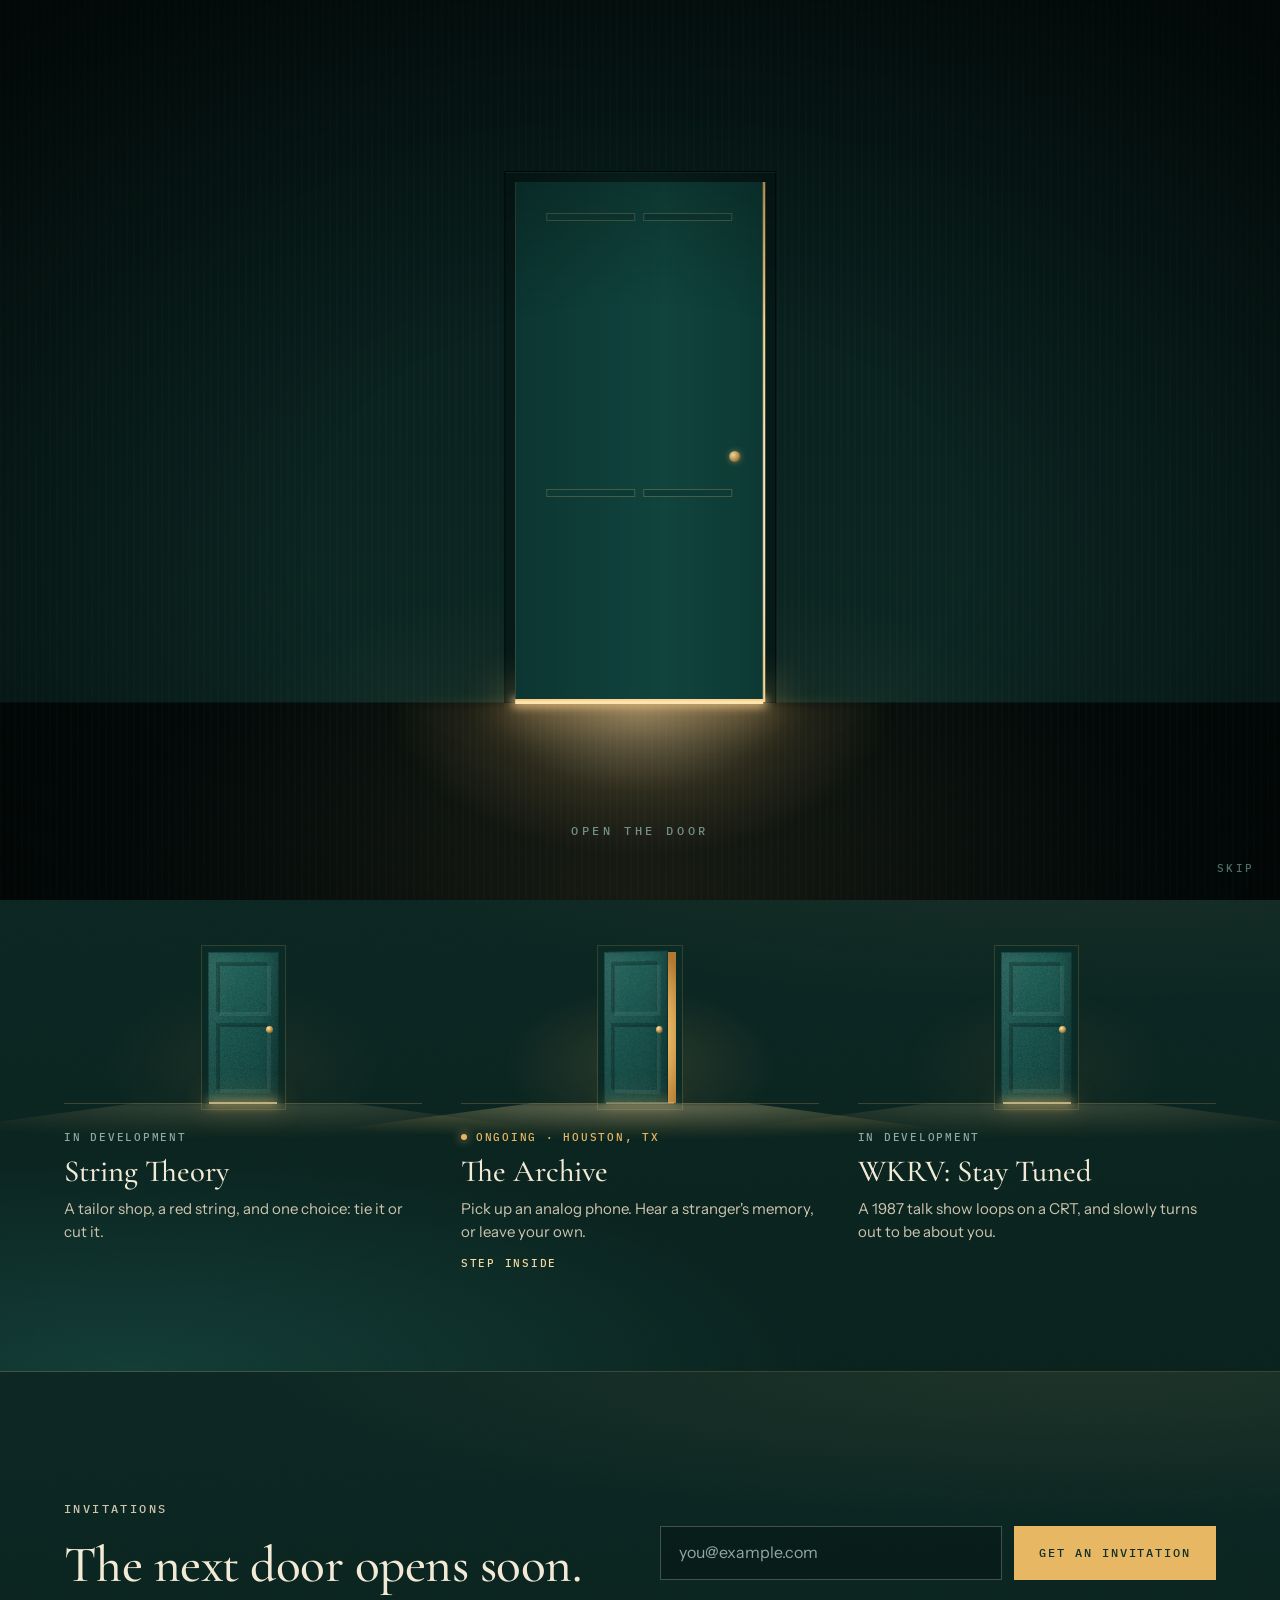
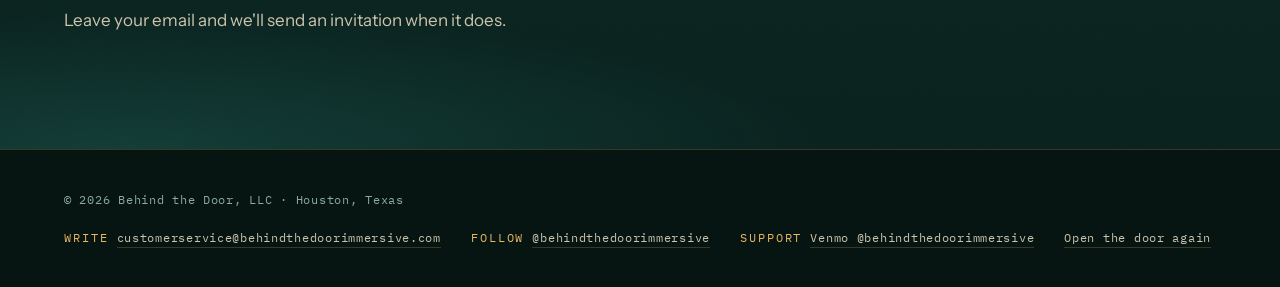
==== commit e7521fed: "Publish from aotto3/BTD@c9af397: share image, canonical URLs, sitemap, contact links Co-Authored-By:" ====
--- a/preview/index.html
+++ b/preview/index.html
@@ -11,20 +11,27 @@
 <meta property="og:site_name" content="Behind the Door">
 <meta property="og:title" content="Behind the Door · Immersive theatre in Houston, Texas">
 <meta property="og:description" content="Behind the Door makes small, immersive theatre in Houston, Texas, for a handful of guests at a time. There’s a story behind every door.">
-<meta name="twitter:card" content="summary">
+<meta property="og:url" content="https://behindthedoorimmersive.com/preview/">
+<meta property="og:image" content="https://behindthedoorimmersive.com/assets/og-image.jpg">
+<meta property="og:image:width" content="1200">
+<meta property="og:image:height" content="630">
+<meta property="og:image:alt" content="A green door in a dark hallway, warm light spilling out around it. Behind the Door: immersive theatre, Houston, Texas.">
+<meta property="og:locale" content="en_US">
+<meta name="twitter:card" content="summary_large_image">
+<link rel="canonical" href="https://behindthedoorimmersive.com/preview/">
 <link rel="icon" href="assets/favicon.svg" type="image/svg+xml">
 <script>(function(d){var r=d.documentElement;r.classList.add("js","arriving");var s=false;try{s=sessionStorage.getItem("btd-entered")==="1"}catch(e){}if(!s||/[?&]door\b/.test(location.search))r.classList.add("splash-on");})(document);</script>
 <link rel="preconnect" href="https://fonts.googleapis.com">
 <link rel="preconnect" href="https://fonts.gstatic.com" crossorigin>
 <link rel="stylesheet" href="https://fonts.googleapis.com/css2?family=Cormorant+Garamond:ital,wght@0,400;0,500;0,600;1,400;1,500&family=Instrument+Sans:wght@400;500;600&family=IBM+Plex+Mono:wght@400;500&display=swap">
 <link rel="stylesheet" href="assets/site.css">
-<script type="application/ld+json">{"@context": "https://schema.org", "@type": "PerformingGroup", "name": "Behind the Door", "legalName": "Behind the Door, LLC", "description": "An immersive theatre company in Houston, Texas, making small shows for small audiences.", "foundingLocation": {"@type": "Place", "name": "Houston, Texas"}, "location": {"@type": "Place", "address": {"@type": "PostalAddress", "addressLocality": "Houston", "addressRegion": "TX", "addressCountry": "US"}}, "founder": [{"@type": "Person", "name": "Allen Otto"}, {"@type": "Person", "name": "Chaney Moore"}]}</script>
+<script type="application/ld+json">{"@context": "https://schema.org", "@type": "PerformingGroup", "name": "Behind the Door", "legalName": "Behind the Door, LLC", "description": "An immersive theatre company in Houston, Texas, making small shows for small audiences.", "foundingLocation": {"@type": "Place", "name": "Houston, Texas"}, "location": {"@type": "Place", "address": {"@type": "PostalAddress", "addressLocality": "Houston", "addressRegion": "TX", "addressCountry": "US"}}, "founder": [{"@type": "Person", "name": "Allen Otto"}, {"@type": "Person", "name": "Chaney Moore"}], "url": "https://behindthedoorimmersive.com/", "logo": "https://behindthedoorimmersive.com/assets/og-image.jpg", "email": "customerservice@behindthedoorimmersive.com", "sameAs": ["https://www.instagram.com/behindthedoorimmersive/"]}</script>
 </head>
 <body>
 <div class="veil" aria-hidden="true"></div>
 
 <!-- The door. Shown once per browser session; light leaks under it and down the latch side. -->
-<div id="splash" class="splash" aria-label="Entrance">
+<div id="splash" class="splash" role="region" aria-label="Entrance">
   <div class="sp-scene">
     <div class="sp-floorglow" aria-hidden="true"></div>
     <div class="sp-unit">
@@ -55,7 +62,7 @@
   </div>
 </header>
 
-<main id="main">
+<main id="main" tabindex="-1">
   <section class="hero hero--home pillar velvet" aria-labelledby="hero-title">
     <div class="pillar__light" aria-hidden="true">
       <div class="pillar__wash"></div>
@@ -133,8 +140,9 @@
   <div class="wrap foot__in">
     <p class="foot__small">© <span data-year>2026</span> Behind the Door, LLC · Houston, Texas</p>
     <ul class="foot__links">
-      <li><span class="foot__k">Write</span>Email coming soon</li>
-      <li><span class="foot__k">Follow</span>Instagram coming soon</li>
+      <li><span class="foot__k">Write</span><a class="foot__link" href="mailto:customerservice@behindthedoorimmersive.com">customerservice@<wbr>behindthedoorimmersive.com</a></li>
+      <li><span class="foot__k">Follow</span><a class="foot__link" href="https://www.instagram.com/behindthedoorimmersive/" rel="me">@behindthedoorimmersive</a></li>
+      <li><span class="foot__k">Support</span><a class="foot__link" href="https://venmo.com/u/behindthedoorimmersive">Venmo @behindthedoorimmersive</a></li>
       <li><a class="foot__replay" href="./?door" data-replay>Open the door again</a></li>
     </ul>
   </div>
--- a/preview/assets/site.css
+++ b/preview/assets/site.css
@@ -233,6 +233,9 @@
 .foot__k { color: var(--gold); text-transform: uppercase; letter-spacing: .16em; margin-right: 8px; }
 .foot__replay { background: none; border: 0; padding: 0 0 2px; cursor: pointer; text-decoration: none; border-bottom: 1px solid var(--hair); transition: color .4s var(--ease), border-color .4s var(--ease); }
 .foot__replay:hover { color: var(--gold-soft); border-color: var(--gold); }
+.foot__link { color: var(--body); text-decoration: none; border-bottom: 1px solid var(--hair); padding-bottom: 2px; overflow-wrap: break-word; transition: color .4s var(--ease), border-color .4s var(--ease); }
+.foot__link:hover { color: var(--gold-soft); border-color: var(--gold); }
+main:focus { outline: none; }
 
 /* ===================== Splash: the door (original, with the seam fixed) ===================== */
 /* --a is the door angle (degrees, negative = toward the viewer), --f is how much light gets
